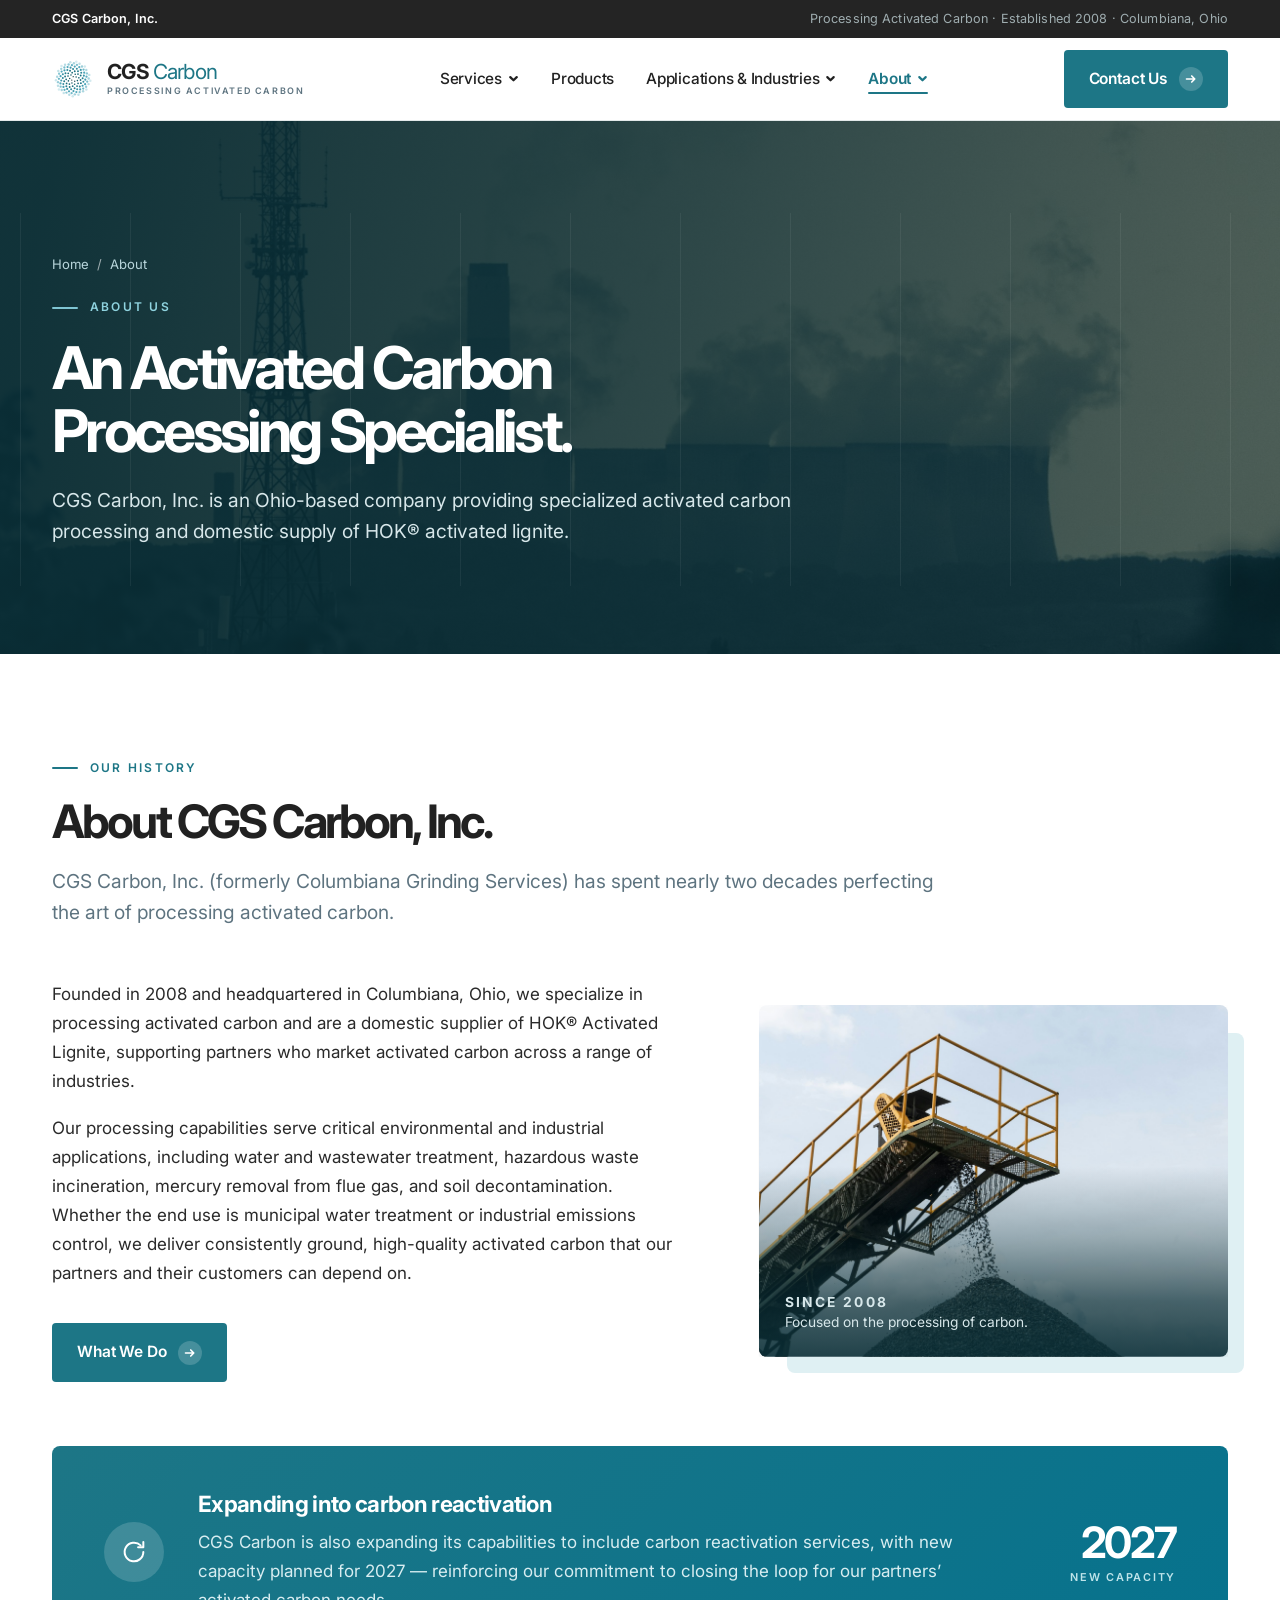
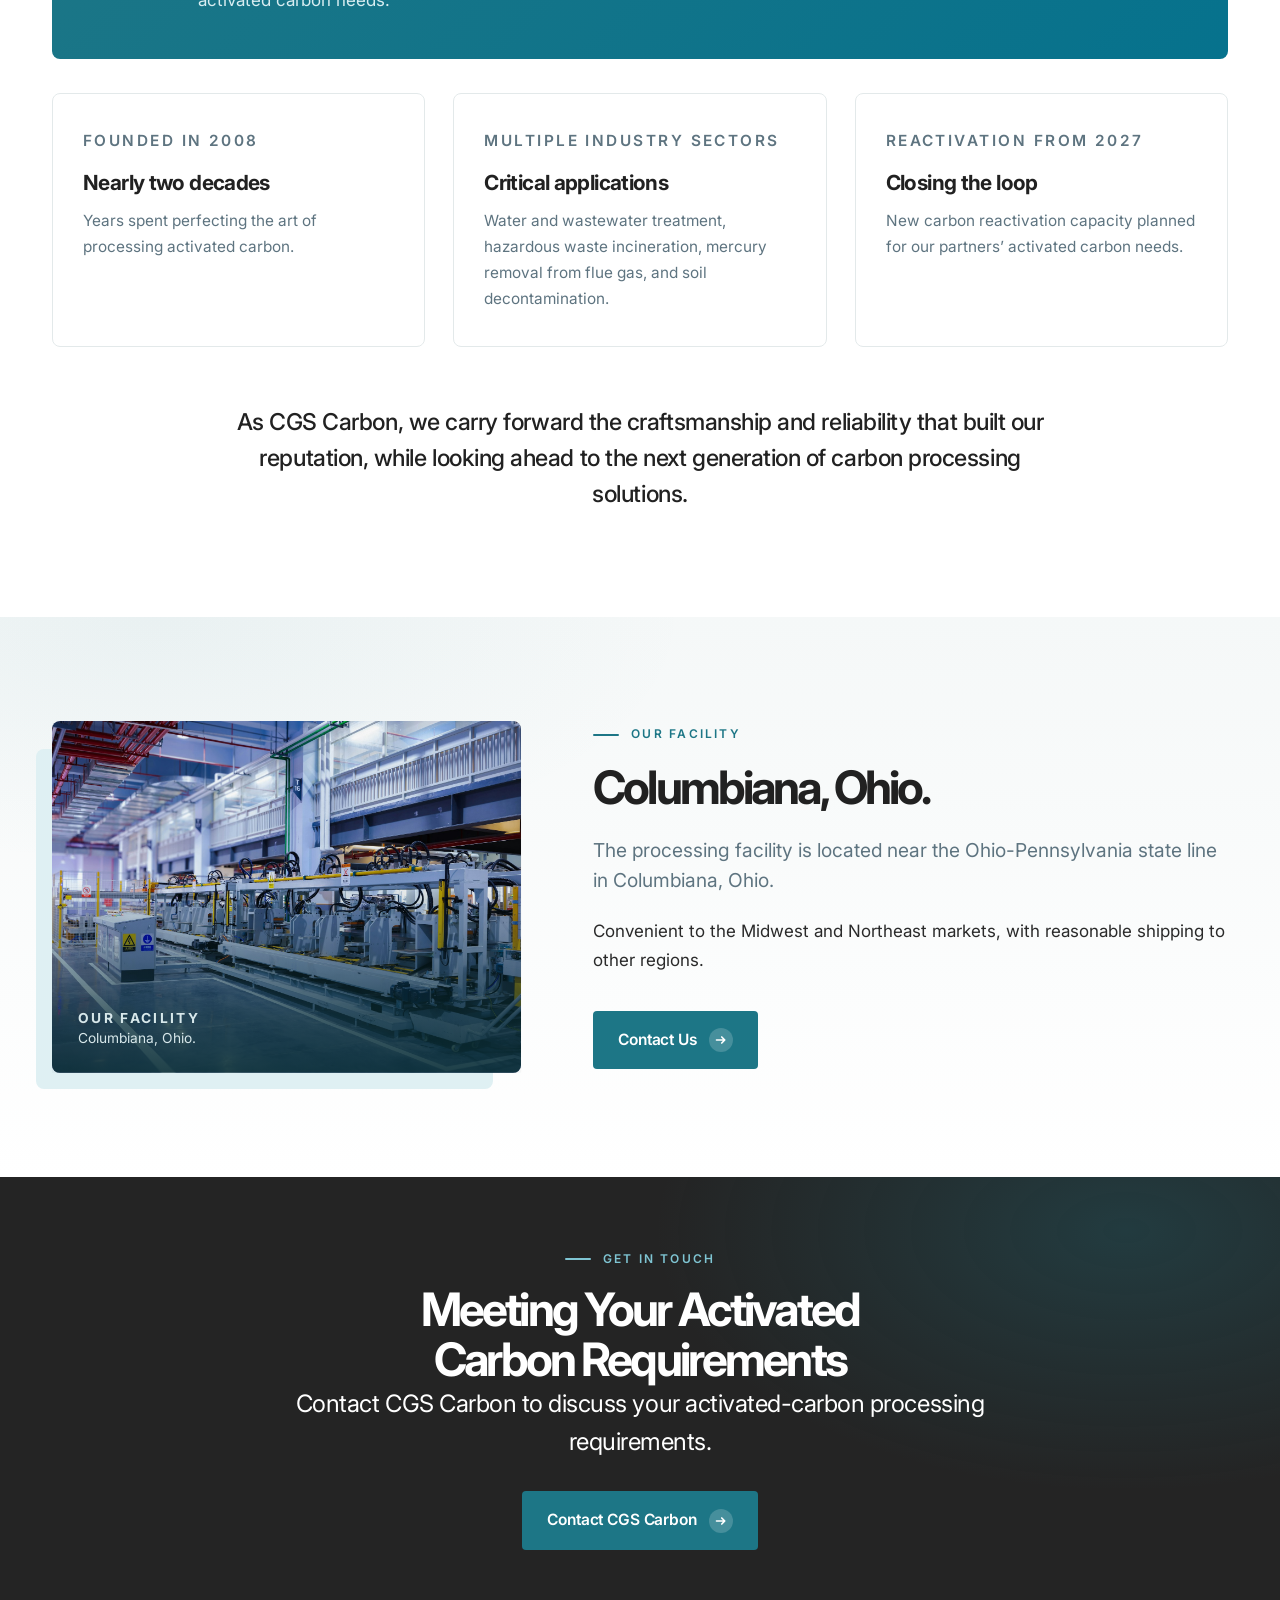
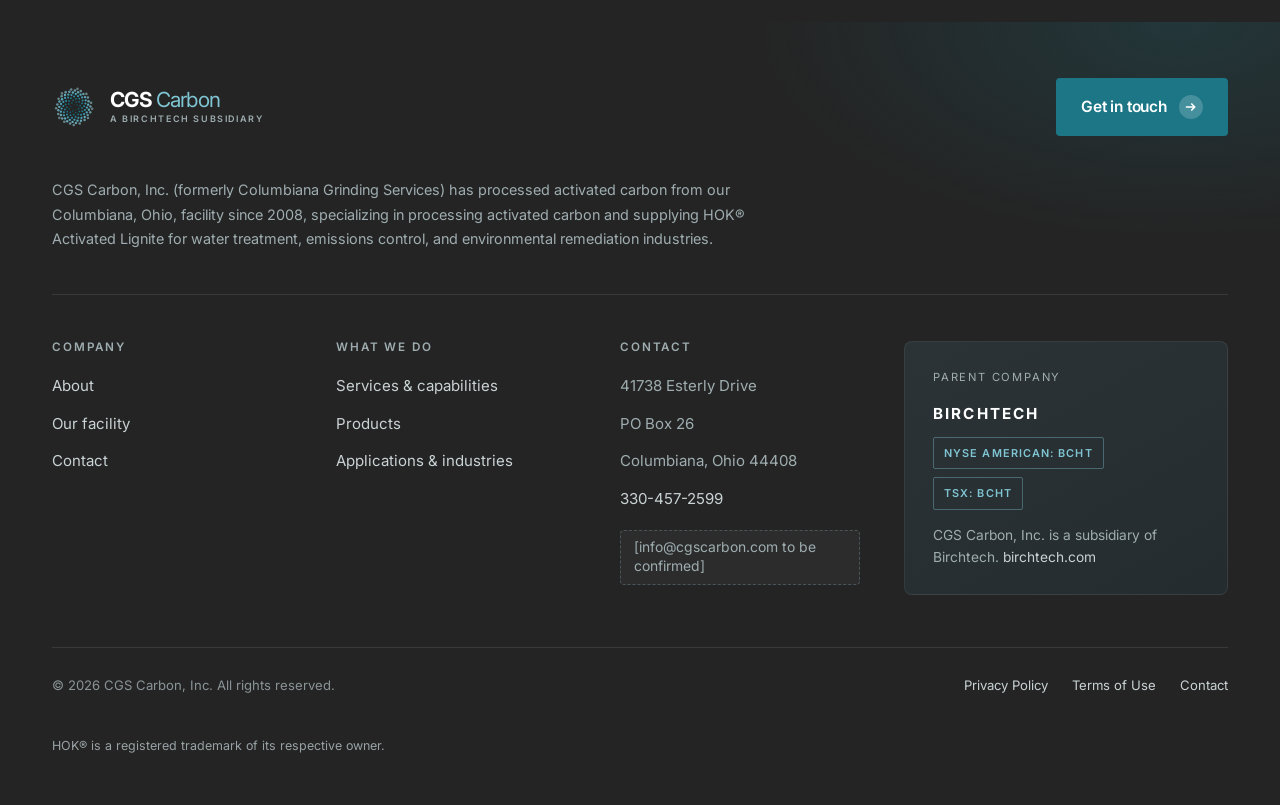
==== about.html @ 5dcc1c53 "Rebuild About statement layout; soften media scrim so photos read through" ====
<!DOCTYPE html>
<html lang="en">
<head>
<meta charset="utf-8">
<meta name="viewport" content="width=device-width, initial-scale=1">
<title>About CGS Carbon | An Activated Carbon Processing Specialist</title>
<meta name="description" content="CGS Carbon, Inc. is an Ohio-based company established in 2008, providing specialized activated carbon processing and domestic supply of HOK&reg; activated lignite in Columbiana, Ohio.">
<meta name="robots" content="index, follow">
<meta name="theme-color" content="#1D7686">
<meta property="og:site_name" content="CGS Carbon, Inc.">
<meta property="og:title" content="About CGS Carbon | An Activated Carbon Processing Specialist">
<meta property="og:description" content="An Ohio-based company established in 2008, providing specialized activated carbon processing and domestic supply of HOK&reg; activated lignite.">
<meta property="og:type" content="website">
<link rel="icon" href="assets/img/favicon.svg" type="image/svg+xml">
<link rel="preconnect" href="https://fonts.googleapis.com">
<link rel="preconnect" href="https://fonts.gstatic.com" crossorigin>
<link rel="stylesheet" href="https://fonts.googleapis.com/css2?family=Inter:wght@400;500;600;700;800&display=swap">
<link rel="stylesheet" href="assets/css/global.css?v=17">
<link rel="stylesheet" href="assets/css/about.css?v=17">
</head>
<body>
<a class="skip" href="#main">Skip to main content</a>
<script src="partials/header.js?v=17"></script>
<main id="main">

<!-- ================= PAGE HERO ================= -->
<div class="page-hero on-photo">
  <div class="wrap">
    <ol class="crumbs">
      <li><a href="index.html">Home</a></li>
      <li aria-current="page">About</li>
    </ol>
    <p class="eyebrow">About us</p>
    <h1>An Activated Carbon<br>Processing Specialist.</h1>
    <p class="lead">CGS Carbon, Inc. is an Ohio-based company providing specialized activated
    carbon processing and domestic supply of HOK&reg; activated lignite.</p>
  </div>
</div>

<!-- ================= ABOUT CGS CARBON ================= -->
<section>
  <div class="wrap">

    <div class="section-head reveal" style="max-width:900px">
      <p class="eyebrow">Our history</p>
      <h2>About CGS Carbon, Inc.</h2>
      <p class="lead">CGS Carbon, Inc. (formerly Columbiana Grinding Services) has spent nearly two
      decades perfecting the art of processing activated carbon.</p>
    </div>

    <div class="split wide-left">
      <div class="reveal">
        <p>Founded in 2008 and headquartered in Columbiana, Ohio, we specialize in processing
        activated carbon and are a domestic supplier of HOK&reg; Activated Lignite, supporting
        partners who market activated carbon across a range of industries.</p>
        <p>Our processing capabilities serve critical environmental and industrial applications,
        including water and wastewater treatment, hazardous waste incineration, mercury removal
        from flue gas, and soil decontamination. Whether the end use is municipal water treatment
        or industrial emissions control, we deliver consistently ground, high-quality activated
        carbon that our partners and their customers can depend on.</p>
        <div class="btns"><a class="btn btn-primary" href="services.html">What We Do<span class="ico" aria-hidden="true"><svg viewBox="0 0 16 16"><path d="M2 8h11M9 4l4 4-4 4" stroke-linecap="round" stroke-linejoin="round"/></svg></span></a></div>
      </div>
      <div class="media-frame reveal">
        <figure class="media-obj">
          <img loading="lazy" decoding="async" src="assets/img/about-production.jpg?v=17"
            alt="Processed carbon discharging from a conveyor onto a stockpile">
          <figcaption class="mo-cap">
            <p class="mo-kicker">Since 2008</p>
            <p>Focused on the processing of carbon.</p>
          </figcaption>
        </figure>
      </div>
    </div>

    <div class="callout reveal">
      <span class="co-icon" aria-hidden="true"><svg viewBox="0 0 24 24"><path d="M20 12a8 8 0 1 1-2.34-5.66" stroke-linecap="round"/><path d="M20 3.5V8h-4.5" stroke-linecap="round" stroke-linejoin="round"/></svg></span>
      <div>
        <h3>Expanding into carbon reactivation</h3>
        <p>CGS Carbon is also expanding its capabilities to include carbon reactivation services,
        with new capacity planned for 2027 &mdash; reinforcing our commitment to closing the loop
        for our partners&rsquo; activated carbon needs.</p>
      </div>
      <p class="co-year">2027<span>New capacity</span></p>
    </div>

    <div class="grid g3" style="margin-top:34px">
      <article class="card reveal">
        <p class="card-num">Founded in 2008</p>
        <h3>Nearly two decades</h3>
        <p>Years spent perfecting the art of processing activated carbon.</p>
      </article>
      <article class="card reveal">
        <p class="card-num">Multiple industry sectors</p>
        <h3>Critical applications</h3>
        <p>Water and wastewater treatment, hazardous waste incineration, mercury removal from flue
        gas, and soil decontamination.</p>
      </article>
      <article class="card reveal">
        <p class="card-num">Reactivation from 2027</p>
        <h3>Closing the loop</h3>
        <p>New carbon reactivation capacity planned for our partners&rsquo; activated carbon
        needs.</p>
      </article>
    </div>

    <p class="about-close reveal">As CGS Carbon, we carry forward the craftsmanship and reliability
    that built our reputation, while looking ahead to the next generation of carbon processing
    solutions.</p>

  </div>
</section>

<!-- ================= FACILITY ================= -->
<section id="facility" class="bg-tint">
  <div class="wrap">
    <div class="split wide-right">
      <div class="media-frame flip reveal">
        <figure class="media-obj">
          <img loading="lazy" decoding="async" src="assets/img/news-hero.jpg?v=17"
            alt="Interior of the processing facility">
          <figcaption class="mo-cap">
            <p class="mo-kicker">Our facility</p>
            <p>Columbiana, Ohio.</p>
          </figcaption>
        </figure>
      </div>
      <div class="reveal">
        <p class="eyebrow">Our facility</p>
        <h2>Columbiana, Ohio.</h2>
        <p class="lead" style="margin-top:22px">The processing facility is located near the
        Ohio-Pennsylvania state line in Columbiana, Ohio.</p>
        <p style="margin-top:20px">Convenient to the Midwest and Northeast markets, with reasonable
        shipping to other regions.</p>
        <div class="btns">
          <a class="btn btn-primary" href="contact.html">Contact Us<span class="ico" aria-hidden="true"><svg viewBox="0 0 16 16"><path d="M2 8h11M9 4l4 4-4 4" stroke-linecap="round" stroke-linejoin="round"/></svg></span></a>
        </div>
      </div>
    </div>
  </div>
</section>


<!-- ================= CTA BAND ================= -->
<section class="bg-dark tight">
  <div class="wrap">
    <div class="cta-band reveal">
      <p class="eyebrow">Get in touch</p>
      <h2>Meeting Your Activated Carbon Requirements</h2>
      <p class="lead">Contact CGS Carbon to discuss your activated-carbon processing
      requirements.</p>
      <div class="btns">
        <a class="btn btn-primary" href="contact.html">Contact CGS Carbon<span class="ico" aria-hidden="true"><svg viewBox="0 0 16 16"><path d="M2 8h11M9 4l4 4-4 4" stroke-linecap="round" stroke-linejoin="round"/></svg></span></a>
      </div>
    </div>
  </div>
</section>

</main>
<script src="partials/footer.js?v=17"></script>
<script src="assets/js/main.js?v=17" defer></script>
</body>
</html>
---- assets/css/global.css ----
/* ============================================================
   CGS Carbon — global design system
   Shared by every page: tokens, reset, layout, type, buttons,
   header, footer, and reusable section components.
   Brand family: Birchtech (parent) — teal #1D7686 on white,
   Inter display type with tight tracking, charcoal footer.
   ============================================================ */
:root{
  --teal:#1D7686;        /* primary brand teal (Birchtech) */
  --teal-deep:#06728D;   /* links, secondary actions */
  --teal-dark:#155C69;   /* hover / pressed */
  --teal-ink:#0A2E36;    /* deepest teal, duotone shadow */
  --teal-pale:#DFF0F3;   /* tint background */
  --ink:#212121;         /* headings */
  --body:#2A2A2A;        /* body copy */
  --slate:#5E7480;       /* secondary copy */
  --silver:#9FADB0;      /* tertiary / on-dark secondary */
  --line:#E3E9EA;
  --soft:#F4F4F4;
  --tint:#F5F8F8;
  --dark:#242424;        /* footer */
  --dark-2:#2C3336;
  --white:#FFFFFF;
  --maxw:1240px;
  --gut:32px;
  --r:4px;               /* Birchtech uses restrained radii */
  --r-lg:8px;
  --shadow:0 1px 2px rgba(33,33,33,.04),0 12px 34px -18px rgba(33,33,33,.22);
  --ease:cubic-bezier(.22,.61,.36,1);
}
*,*::before,*::after{box-sizing:border-box}
html{-webkit-text-size-adjust:100%;scroll-behavior:smooth}
body{margin:0;overflow-x:hidden;font-family:Inter,system-ui,-apple-system,"Segoe UI",Roboto,sans-serif;
  font-size:17px;line-height:1.7;color:var(--body);background:var(--white);
  -webkit-font-smoothing:antialiased;text-rendering:optimizeLegibility}
h1,h2,h3,h4,h5{margin:0;color:var(--ink);font-weight:700;line-height:1.08;
  letter-spacing:-.055em;text-wrap:balance}
h1{font-size:clamp(2.5rem,4.6vw,3.9rem);letter-spacing:-.062em}
h2{font-size:clamp(2rem,3.6vw,3rem);letter-spacing:-.062em}
h3{font-size:1.3rem;letter-spacing:-.03em;line-height:1.25}
h4{font-size:1.02rem;letter-spacing:-.02em}
p{margin:0 0 1.1em}
p:last-child{margin-bottom:0}
a{color:var(--teal-deep);text-decoration:none}
a:hover{text-decoration:underline}
img,svg,video{max-width:100%;display:block}
ul,ol{margin:0 0 1.1em;padding-left:1.15em}
li{margin-bottom:.5em}
strong{color:var(--ink);font-weight:600}
hr{border:0;border-top:1px solid var(--line);margin:0}
::selection{background:var(--teal);color:#fff}
:focus-visible{outline:3px solid var(--teal-deep);outline-offset:3px;border-radius:2px}
[id]{scroll-margin-top:118px}

/* ---------- layout ---------- */
.wrap{max-width:var(--maxw);margin:0 auto;padding:0 var(--gut)}
.wrap-narrow{max-width:820px;margin:0 auto;padding:0 var(--gut)}
section{padding:104px 0}
section.tight{padding:72px 0}
.bg-soft{background:var(--soft)}
.bg-tint{background:var(--tint)}
.bg-dark{background:var(--dark);color:var(--silver)}
.bg-dark h1,.bg-dark h2,.bg-dark h3,.bg-dark h4{color:#fff}
.bg-dark a:not(.btn){color:#7FC5D3}
.grid{display:grid;gap:28px}
.g2{grid-template-columns:repeat(2,1fr)}
.g3{grid-template-columns:repeat(3,1fr)}
.g4{grid-template-columns:repeat(4,1fr)}
.split{display:grid;grid-template-columns:1fr 1fr;gap:72px;align-items:center}
.split.wide-left{grid-template-columns:1.15fr .85fr}
.split.wide-right{grid-template-columns:.85fr 1.15fr}
.stack-16>*+*{margin-top:16px}
.stack-24>*+*{margin-top:24px}
.stack-32>*+*{margin-top:32px}

/* ---------- type helpers ---------- */
.eyebrow{font-size:.75rem;font-weight:600;letter-spacing:.185em;text-transform:uppercase;
  color:var(--teal);margin:0 0 18px}
.bg-dark .eyebrow{color:#7FC5D3}
.lead{font-size:clamp(1.08rem,1.5vw,1.28rem);line-height:1.6;color:var(--slate)}
.bg-dark .lead{color:var(--silver)}
.measure{max-width:62ch}
.section-head{max-width:760px;margin-bottom:52px}
.section-head .lead{margin-top:20px}
.tone{color:var(--teal)}
.small{font-size:.9rem}
.note{font-size:.85rem;color:var(--slate);line-height:1.6}
.center{text-align:center}
.center .section-head{margin-left:auto;margin-right:auto}
.sr-only{position:absolute;width:1px;height:1px;padding:0;margin:-1px;overflow:hidden;
  clip:rect(0 0 0 0);clip-path:inset(50%);white-space:nowrap;border:0}

/* ---------- buttons ---------- */
.btn{display:inline-flex;align-items:center;gap:12px;font-weight:600;font-size:.97rem;
  letter-spacing:-.01em;padding:15px 24px;border-radius:var(--r);border:1.5px solid transparent;
  cursor:pointer;transition:background .18s var(--ease),color .18s var(--ease),
  border-color .18s var(--ease),transform .18s var(--ease);text-decoration:none;font-family:inherit}
.btn:hover{text-decoration:none;transform:translateY(-1px)}
.btn .ico{display:grid;place-items:center;width:24px;height:24px;border-radius:50%;
  background:rgba(255,255,255,.18);flex:none;transition:transform .18s var(--ease)}
.btn:hover .ico{transform:translateX(3px)}
.btn .ico svg{width:12px;height:12px;stroke:currentColor;stroke-width:2.2;fill:none}
.btn-primary{background:var(--teal);color:#fff}
.btn-primary:hover{background:var(--teal-dark)}
.btn-outline{border-color:#C4CDCF;color:var(--ink);background:transparent}
.btn-outline .ico{background:rgba(29,118,134,.12);color:var(--teal)}
.btn-outline:hover{border-color:var(--teal);color:var(--teal-dark)}
.btn-light{background:#fff;color:var(--ink)}
.btn-light .ico{background:rgba(29,118,134,.14);color:var(--teal)}
.btn-ghost-light{border-color:rgba(255,255,255,.4);color:#fff}
.btn-ghost-light .ico{background:rgba(255,255,255,.16)}
.btn-ghost-light:hover{border-color:#fff;background:rgba(255,255,255,.08)}
.btns{display:flex;flex-wrap:wrap;gap:14px;margin-top:36px}
.arrow-link{display:inline-flex;align-items:center;gap:8px;font-weight:600;font-size:.94rem;
  color:var(--teal-deep);letter-spacing:-.01em}
.arrow-link svg{width:15px;height:15px;stroke:currentColor;stroke-width:2.2;fill:none;
  transition:transform .18s var(--ease)}
.arrow-link:hover{text-decoration:none;color:var(--teal-dark)}
.arrow-link:hover svg{transform:translateX(4px)}

/* ---------- pills / tags ---------- */
.pills{display:flex;flex-wrap:wrap;gap:10px;margin-top:26px;padding:0;list-style:none}
.pill{font-size:.7rem;font-weight:600;letter-spacing:.13em;text-transform:uppercase;
  padding:8px 14px;border:1px solid rgba(255,255,255,.55);border-radius:2px;color:#fff;margin:0}
.pill-ink{border-color:#C4CDCF;color:var(--slate)}

/* ---------- skip link ---------- */
.skip{position:absolute;left:0;top:0;z-index:999;background:var(--teal);color:#fff;
  padding:14px 22px;font-weight:600;border-radius:0 0 var(--r) 0;
  transform:translateY(-120%);transition:transform .15s var(--ease)}
.skip:focus{transform:none}

/* ---------- header ---------- */
.topbar{background:var(--dark);color:var(--silver);font-size:.79rem;letter-spacing:.01em}
.topbar .wrap{display:flex;justify-content:space-between;align-items:center;gap:20px;
  min-height:38px;padding-top:8px;padding-bottom:8px}
.topbar strong{color:#fff;font-weight:600}
.topbar a{color:#7FC5D3}
.site-header{position:sticky;top:0;z-index:120;background:rgba(255,255,255,.94);
  backdrop-filter:saturate(180%) blur(12px);border-bottom:1px solid var(--line)}
.hdr{display:flex;align-items:center;justify-content:space-between;gap:24px;min-height:82px}
.brand{display:flex;align-items:center;gap:13px;text-decoration:none;flex:none}
.brand:hover{text-decoration:none}
.brand img,.brand svg{width:42px;height:42px}
.brand-txt{display:flex;flex-direction:column;line-height:1}
.brand-name{font-size:1.3rem;font-weight:700;color:var(--ink);letter-spacing:-.045em}
.brand-name span{font-weight:400;color:var(--teal)}
.brand-sub{font-size:.56rem;font-weight:600;letter-spacing:.18em;text-transform:uppercase;
  color:var(--slate);margin-top:5px}
.nav{display:flex;align-items:center;gap:6px}
.nav>ul{display:flex;align-items:center;gap:4px;list-style:none;margin:0;padding:0}
.nav>ul>li{margin:0;position:relative}
.navlink{display:inline-flex;align-items:center;gap:6px;padding:11px 14px;border-radius:var(--r);
  color:var(--ink);font-size:.96rem;font-weight:500;letter-spacing:-.015em;background:none;
  border:0;font-family:inherit;cursor:pointer}
.navlink:hover{text-decoration:none;color:var(--teal-dark);background:var(--tint)}
.navlink[aria-current="page"],.navlink.is-active{color:var(--teal);font-weight:600}
.navlink .chev{width:11px;height:11px;stroke:currentColor;stroke-width:2.4;fill:none;
  transition:transform .2s var(--ease)}
.navlink[aria-expanded="true"] .chev{transform:rotate(180deg)}
.mega{position:absolute;top:calc(100% + 10px);left:50%;transform:translateX(-50%) translateY(-6px);
  min-width:330px;background:#fff;border:1px solid var(--line);border-radius:var(--r-lg);
  box-shadow:var(--shadow);padding:10px;list-style:none;margin:0;opacity:0;visibility:hidden;
  transition:opacity .18s var(--ease),transform .18s var(--ease),visibility .18s}
.nav li.open .mega{opacity:1;visibility:visible;transform:translateX(-50%) translateY(0)}
.mega li{margin:0}
.mega a{display:block;padding:13px 15px;border-radius:var(--r);color:var(--ink);text-decoration:none}
.mega a:hover{background:var(--tint);text-decoration:none}
.mega .mt{display:block;font-weight:600;font-size:.95rem;letter-spacing:-.02em;color:var(--ink)}
.mega .md{display:block;font-size:.82rem;color:var(--slate);line-height:1.45;margin-top:3px}
.mega a:hover .mt{color:var(--teal-dark)}
.hdr-cta{flex:none}
.nav .mob-cta{display:none}
.burger{display:none;width:46px;height:46px;border:1px solid var(--line);background:#fff;
  border-radius:var(--r);cursor:pointer;padding:0;place-items:center;
  position:relative;z-index:130}
.burger span{display:block;width:20px;height:2px;background:var(--ink);margin:4px auto;
  transition:transform .2s var(--ease),opacity .2s var(--ease)}
.burger[aria-expanded="true"] span:nth-child(1){transform:translateY(15px) rotate(45deg)}
.burger[aria-expanded="true"] span:nth-child(2){opacity:0}
.burger[aria-expanded="true"] span:nth-child(3){transform:translateY(-15px) rotate(-45deg)}

/* ---------- page hero (interior) ---------- */
.page-hero{position:relative;padding:88px 0 72px;background:
  linear-gradient(180deg,var(--tint),#fff);border-bottom:1px solid var(--line)}
.page-hero .lead{margin-top:22px;max-width:62ch}
.page-hero.on-photo{border-bottom:0;padding:132px 0 108px;overflow:hidden;
  background-color:var(--teal-ink);background-size:cover;background-position:center center;
  background-repeat:no-repeat}
.page-hero.on-photo::after{content:"";position:absolute;inset:0;
  background:linear-gradient(100deg,rgba(10,46,54,.94) 6%,rgba(10,46,54,.74) 56%,rgba(10,46,54,.52))}
.page-hero.on-photo .wrap{position:relative;z-index:1}
.page-hero.on-photo h1,.page-hero.on-photo .eyebrow{color:#fff}
.page-hero.on-photo .eyebrow{color:#8FD3DF}
.page-hero.on-photo .lead{color:#D7E7EA}
.crumbs{display:flex;flex-wrap:wrap;gap:8px;font-size:.82rem;color:var(--slate);
  margin-bottom:22px;list-style:none;padding:0}
.crumbs li{margin:0}
.crumbs a{color:var(--slate)}
.crumbs li+li::before{content:"/";margin-right:8px;color:var(--silver)}
.on-photo .crumbs,.on-photo .crumbs a{color:#B9D6DC}

/* ---------- cards ---------- */
.card{background:#fff;border:1px solid var(--line);border-radius:var(--r-lg);padding:34px 30px;
  display:flex;flex-direction:column;transition:border-color .2s var(--ease),
  box-shadow .2s var(--ease),transform .2s var(--ease)}
.card:hover{border-color:#C9D6D8;box-shadow:var(--shadow);transform:translateY(-3px)}
.card h3{margin-bottom:12px}
.card p{font-size:.96rem;color:var(--slate)}
.card .arrow-link{margin-top:auto;padding-top:20px}
.card-num{font-size:.76rem;font-weight:600;letter-spacing:.16em;color:var(--teal);
  margin-bottom:16px;text-transform:uppercase}
.icon{width:30px;height:30px;stroke:var(--teal);stroke-width:1.6;fill:none;margin-bottom:22px}
.card-teal{background:linear-gradient(135deg,var(--teal) 0%,var(--teal-deep) 100%);
  border-color:transparent;color:#EAF6F8}
.card-teal h3{color:#fff}
.card-teal p{color:#D8EDF1}
.card-teal .arrow-link{color:#fff}
.card-teal .icon{stroke:#fff}
.card-dark{background:var(--dark);border-color:var(--dark);color:var(--silver)}
.card-dark h3{color:#fff}
.card-dark p{color:var(--silver)}
.card-dark .arrow-link{color:#7FC5D3}
.card-photo{padding:0;overflow:hidden}
.card-photo img{width:100%;aspect-ratio:4/3;object-fit:cover}
.card-photo .cb{padding:28px 26px 30px;display:flex;flex-direction:column;flex:1}

/* ---------- editorial media (image sections) ---------- */
.media-frame{position:relative}
.media-frame::before{content:"";position:absolute;top:28px;left:28px;right:-16px;bottom:-16px;
  background:var(--teal-pale);border-radius:var(--r-lg);z-index:0}
.media-frame.flip::before{left:-16px;right:28px}
.media-frame>.media-obj{position:relative;z-index:1}
.media-obj{position:relative;margin:0;border-radius:var(--r-lg);overflow:hidden;isolation:isolate;
  box-shadow:0 24px 60px -30px rgba(10,46,54,.45)}
.media-obj img{width:100%;aspect-ratio:4/3;object-fit:cover;transition:transform .6s var(--ease)}
.media-obj:hover img{transform:scale(1.04)}
/* The scrim only needs to carry the caption. Starting it lower and easing it
   in leaves the photograph itself readable instead of half-covered. */
.media-obj::after{content:"";position:absolute;inset:0;z-index:1;
  background:linear-gradient(180deg,rgba(10,46,54,0) 46%,rgba(10,46,54,.34) 66%,
  rgba(10,46,54,.72) 84%,rgba(10,46,54,.9) 100%)}
.mo-cap{position:absolute;left:0;right:0;bottom:0;z-index:2;padding:24px 26px}
.mo-kicker{font-size:.66rem;font-weight:700;letter-spacing:.17em;text-transform:uppercase;
  color:#8FD3DF;margin:0 0 7px}
.mo-cap h3{color:#fff;font-size:1.15rem;margin:0 0 5px}
.mo-cap p{color:#D7E7EA;font-size:.86rem;line-height:1.5;margin:0}
.mo-num{position:absolute;top:18px;left:18px;z-index:2;font-size:.75rem;font-weight:700;
  letter-spacing:.14em;color:var(--teal-ink);background:rgba(255,255,255,.93);
  border-radius:999px;padding:8px 15px}

/* light variant — product shots photographed on white.
   The product floats on a tinted ground (multiply blends the shot's white
   background away) and the caption sits in its own small panel, so no dark
   gradient washes out the material. */
.media-obj.on-light{border:1px solid var(--line);
  background:linear-gradient(158deg,#FBFDFD 0%,#E7F1F2 100%);
  box-shadow:0 18px 44px -26px rgba(10,46,54,.24)}
.media-obj.on-light img{object-fit:contain;padding:34px 30px 78px;mix-blend-mode:multiply}
.media-obj.on-light::after{content:none}
.media-obj.on-light .mo-cap{left:16px;right:16px;bottom:16px;padding:14px 17px;
  background:rgba(255,255,255,.93);border:1px solid var(--line);border-radius:var(--r)}
.media-obj.on-light .mo-kicker{color:var(--teal);margin-bottom:5px}
.media-obj.on-light .mo-cap h3{color:var(--ink);font-size:1.05rem}
.media-obj.on-light .mo-cap p{color:var(--slate)}
.media-obj.on-light .mo-num{background:var(--teal);color:#fff}

/* stacked two-photo collage */
.photo-duo{position:relative;padding:0 0 62px}
.photo-duo .pd-main .mo-cap{padding-right:46%}
.photo-duo .pd-over{position:absolute;right:-6px;bottom:0;width:54%;border:6px solid #fff;
  box-shadow:0 26px 60px -26px rgba(10,46,54,.55)}
.photo-duo .pd-over.on-light{border-color:#fff;
  box-shadow:0 0 0 1px var(--line),0 26px 60px -26px rgba(10,46,54,.32)}
/* the on-light caption is a self-contained panel, so drop the gradient-era insets.
   It stops short of the overlapping card rather than running underneath it. */
.photo-duo .pd-main.on-light .mo-cap{padding:14px 17px;right:48%}
.photo-duo .pd-over.on-light img{padding:22px 20px 58px}
.photo-duo .pd-over.on-light .mo-cap{padding:11px 13px;left:12px;right:12px;bottom:12px}
.photo-duo .pd-over img{aspect-ratio:1/1}
.photo-duo .pd-over .mo-cap{padding:16px 18px}
.pd-chip{position:absolute;top:-16px;left:-16px;z-index:3;display:flex;align-items:center;gap:11px;
  background:#fff;border:1px solid var(--line);border-radius:999px;padding:9px 18px 9px 10px;
  box-shadow:var(--shadow)}
.pd-chip img{width:32px;height:32px}
.pd-chip strong{display:block;font-size:.9rem;color:var(--ink);letter-spacing:-.02em;line-height:1.25}
.pd-chip span{display:block;font-size:.72rem;color:var(--slate);line-height:1.3}
@media(max-width:900px){
  .media-frame::before{top:18px;left:18px;right:-10px;bottom:-10px}
  .media-frame.flip::before{left:-10px;right:18px}
}
@media(max-width:620px){
  .photo-duo{padding:0}
  .photo-duo .pd-main .mo-cap{padding-right:26px}
  .photo-duo .pd-main.on-light .mo-cap{right:16px;padding:14px 17px}
  .photo-duo .pd-over{position:static;width:100%;margin-top:18px;border:0}
  .photo-duo .pd-over img{aspect-ratio:4/3}
  .pd-chip{top:14px;left:14px}
}

/* ---------- feature list ---------- */
.checks{list-style:none;padding:0;margin:26px 0 0}
.checks li{position:relative;padding-left:34px;margin-bottom:15px;color:var(--body)}
.checks li::before{content:"";position:absolute;left:0;top:4px;width:20px;height:20px;
  border-radius:50%;background:rgba(29,118,134,.12)}
.checks li::after{content:"";position:absolute;left:6px;top:9.5px;width:8px;height:4.5px;
  border-left:2px solid var(--teal);border-bottom:2px solid var(--teal);transform:rotate(-45deg)}
.bg-dark .checks li{color:var(--silver)}
.bg-dark .checks li::before{background:rgba(127,197,211,.16)}
.bg-dark .checks li::after{border-color:#7FC5D3}

/* ---------- steps ---------- */
.steps{counter-reset:s;list-style:none;padding:0;margin:0;display:grid;gap:0}
.steps li{counter-increment:s;position:relative;padding:30px 0 30px 74px;
  border-top:1px solid var(--line);margin:0}
.steps li:last-child{border-bottom:1px solid var(--line)}
.steps li::before{content:"0" counter(s);position:absolute;left:0;top:30px;font-size:.85rem;
  font-weight:600;letter-spacing:.1em;color:var(--teal);border:1px solid rgba(29,118,134,.3);
  border-radius:50%;width:46px;height:46px;display:grid;place-items:center}
.steps h3{margin-bottom:8px}
.steps p{color:var(--slate);font-size:.97rem;max-width:70ch}

/* ---------- table ---------- */
.tablewrap{overflow-x:auto;border:1px solid var(--line);border-radius:var(--r-lg);background:#fff}
table{width:100%;border-collapse:collapse;font-size:.95rem;min-width:640px}
caption{text-align:left;padding:20px 24px 0;font-size:.85rem;color:var(--slate)}
th{text-align:left;font-size:.72rem;font-weight:600;letter-spacing:.14em;text-transform:uppercase;
  color:var(--slate);padding:18px 24px;border-bottom:1px solid var(--line);background:var(--tint)}
td{padding:18px 24px;border-bottom:1px solid var(--line);color:var(--slate);vertical-align:top}
tbody tr:last-child td{border-bottom:0}
td strong{color:var(--ink)}
tbody tr:hover td{background:#FAFCFC}
.num{font-variant-numeric:tabular-nums;white-space:nowrap}

/* ---------- stats ---------- */
.stats{display:grid;grid-template-columns:repeat(4,1fr);gap:0;border:1px solid var(--line);
  border-radius:var(--r-lg);overflow:hidden;background:#fff}
.stat{padding:36px 30px;border-left:1px solid var(--line)}
.stat:first-child{border-left:0}
.stat .k{font-size:2.1rem;font-weight:700;color:var(--ink);letter-spacing:-.055em;line-height:1}
.stat .v{font-size:.88rem;color:var(--slate);margin-top:10px;line-height:1.5}
.bg-dark .stats{background:var(--dark-2);border-color:#3A4448}
.bg-dark .stat{border-color:#3A4448}
.bg-dark .stat .k{color:#fff}
.bg-dark .stat .v{color:var(--silver)}

/* ---------- placeholders (unpublished facts) ---------- */
.ph{display:inline-block;border:1.5px dashed #B6C4C7;border-radius:var(--r);padding:7px 13px;
  color:var(--slate);font-size:.87rem;background:var(--tint);line-height:1.4}
.bg-dark .ph,.site-footer .ph{border-color:#4A5559;background:rgba(255,255,255,.04);
  color:var(--silver)}

/* ---------- to-be-confirmed notice ----------
   Marks copy that is deliberately withheld until the client verifies it,
   so an unconfirmed claim is never published as an established fact. */
.confirm-note{margin-top:34px;border:1.5px dashed #B6C4C7;border-radius:var(--r-lg);
  background:#fff;padding:34px 32px}
.confirm-note h3{margin-bottom:12px}
.confirm-note p{color:var(--slate);font-size:.96rem;max-width:78ch}
.confirm-note p+p{margin-top:14px}
.confirm-note .btns{margin-top:26px}
@media(max-width:620px){.confirm-note{padding:26px 22px}}

/* ---------- footer ---------- */
.site-footer{background:var(--dark);color:var(--silver);font-size:.94rem}
.site-footer a:not(.btn){color:#C9D2D4;text-decoration:none}
.site-footer a:not(.btn):hover{color:#fff;text-decoration:underline}
.f-top{display:flex;justify-content:space-between;align-items:center;gap:32px;
  padding:56px 0 42px;flex-wrap:wrap}
.f-brand{display:flex;align-items:center;gap:14px}
.f-brand img,.f-brand svg{width:44px;height:44px}
.f-brand .brand-name{color:#fff}
.f-brand .brand-name span{color:#7FC5D3}
.f-brand .brand-sub{color:var(--silver)}
.f-cols{display:grid;grid-template-columns:1fr 1fr 1fr 1.35fr;gap:44px;
  padding:46px 0 52px;border-top:1px solid #3A3A3A}
.f-cols h2{font-size:.73rem;font-weight:600;letter-spacing:.16em;text-transform:uppercase;
  color:var(--silver);margin-bottom:20px}
.f-cols ul{list-style:none;margin:0;padding:0}
.f-cols li{margin-bottom:12px}
.f-parent{background:var(--dark-2);border-radius:var(--r-lg);padding:26px 28px}
.f-parent .lbl{font-size:.7rem;letter-spacing:.16em;text-transform:uppercase;color:var(--silver);
  margin-bottom:14px}
.f-parent img{height:26px;width:auto;margin-bottom:14px}
.f-parent p{font-size:.86rem;line-height:1.6;color:var(--silver);margin:0}
.f-contact{margin-top:18px;display:grid;gap:9px}
.f-bottom{border-top:1px solid #3A3A3A;padding:26px 0 40px;display:flex;justify-content:space-between;
  gap:22px;flex-wrap:wrap;font-size:.82rem;color:#8A9497}
.f-bottom ul{display:flex;gap:24px;list-style:none;margin:0;padding:0;flex-wrap:wrap}
.f-bottom li{margin:0}
.f-legal{padding:0 0 40px;font-size:.78rem;color:#98A2A5;line-height:1.65;max-width:none}
.f-legal p{margin-bottom:9px}

/* ============================================================
   MOTION
   Scroll reveals, entrance choreography and interaction motion.
   All of it is switched off wholesale under prefers-reduced-motion
   at the bottom of this file.
   ============================================================ */

/* ---------- page load + scroll progress ---------- */
main{animation:pageIn .55s var(--ease) both}
@keyframes pageIn{from{opacity:0}to{opacity:1}}

.scroll-progress{position:fixed;top:0;left:0;height:3px;width:0;z-index:200;
  background:linear-gradient(90deg,var(--teal),var(--teal-deep));
  transition:width .12s linear;pointer-events:none}

/* ---------- base scroll reveal ---------- */
.reveal{opacity:0;transform:translateY(22px);
  transition:opacity .7s var(--ease),transform .7s var(--ease);
  transition-delay:var(--rd,0ms)}
.reveal.in{opacity:1;transform:none}
.reveal-left{transform:translateX(-30px)}
.reveal-right{transform:translateX(30px)}
.reveal-scale{transform:scale(.94)}

/* list items inside a revealed block arrive in sequence, not together */
.reveal .checks li,.reveal .steps li{opacity:0;transform:translateY(14px);
  transition:opacity .55s var(--ease),transform .55s var(--ease)}
.reveal.in .checks li,.reveal.in .steps li{opacity:1;transform:none}
.reveal.in .checks li:nth-child(1),.reveal.in .steps li:nth-child(1){transition-delay:.10s}
.reveal.in .checks li:nth-child(2),.reveal.in .steps li:nth-child(2){transition-delay:.18s}
.reveal.in .checks li:nth-child(3),.reveal.in .steps li:nth-child(3){transition-delay:.26s}
.reveal.in .checks li:nth-child(4),.reveal.in .steps li:nth-child(4){transition-delay:.34s}
.reveal.in .checks li:nth-child(5),.reveal.in .steps li:nth-child(5){transition-delay:.42s}
.reveal.in .checks li:nth-child(6),.reveal.in .steps li:nth-child(6){transition-delay:.50s}

/* ---------- hero entrance ----------
   Driven by CSS animations with fill-mode both, so a JS failure can never
   leave the hero stuck invisible. */
.hero .eyebrow{animation:riseIn .8s var(--ease) .05s both}
.hero h1{animation:riseIn .85s var(--ease) .13s both}
.hero .lead{animation:riseIn .85s var(--ease) .23s both}
.hero .btns{animation:riseIn .85s var(--ease) .33s both}
.hero-media{animation:mediaIn 1s var(--ease) .2s both}
.hero-badge{animation:popIn .6s var(--ease) .9s both}
.hero .wave{animation:waveIn 1.4s var(--ease) .5s both}
.herofacts li{animation:riseIn .7s var(--ease) both}
.herofacts li:nth-child(1){animation-delay:.50s}
.herofacts li:nth-child(2){animation-delay:.58s}
.herofacts li:nth-child(3){animation-delay:.66s}
.herofacts li:nth-child(4){animation-delay:.74s}

.page-hero .crumbs{animation:riseIn .7s var(--ease) .05s both}
.page-hero .eyebrow{animation:riseIn .7s var(--ease) .12s both}
.page-hero h1{animation:riseIn .8s var(--ease) .20s both}
.page-hero .lead{animation:riseIn .8s var(--ease) .30s both}

@keyframes riseIn{from{opacity:0;transform:translateY(26px)}to{opacity:1;transform:none}}
@keyframes mediaIn{from{opacity:0;transform:translateY(30px) scale(.97)}to{opacity:1;transform:none}}
@keyframes popIn{from{opacity:0;transform:scale(.6)}to{opacity:1;transform:none}}
@keyframes waveIn{from{opacity:0}to{opacity:.45}}

/* ---------- media reveal ----------
   The photo wipes up out of its frame while the teal accent panel settles
   in behind it, so the two layers read as one movement. */
.media-frame.reveal .media-obj{clip-path:inset(0 0 100% 0);
  transition:clip-path .9s var(--ease) .12s}
.media-frame.reveal.in .media-obj{clip-path:inset(0 0 0 0)}
.media-frame.reveal::before{opacity:0;transform:scale(.9);transform-origin:100% 100%;
  transition:opacity .8s var(--ease) .2s,transform .8s var(--ease) .2s}
.media-frame.reveal.in::before{opacity:1;transform:none}
.media-frame.flip.reveal::before{transform-origin:0 100%}

/* the overlapping card and its chip follow the main photo in */
.photo-duo.reveal .pd-over{opacity:0;transform:translate(20px,20px) scale(.95);
  transition:opacity .7s var(--ease) .3s,transform .7s var(--ease) .3s}
.photo-duo.reveal.in .pd-over{opacity:1;transform:none}
.photo-duo.reveal .pd-chip{opacity:0;transform:translateY(-12px) scale(.88);
  transition:opacity .5s var(--ease) .5s,transform .5s var(--ease) .5s}
.photo-duo.reveal.in .pd-chip{opacity:1;transform:none}

/* ---------- header ---------- */
.site-header{transition:box-shadow .3s var(--ease),background .3s var(--ease)}
.site-header.scrolled{box-shadow:0 10px 30px -22px rgba(10,46,54,.5)}
.site-header.scrolled .hdr{min-height:68px}
.hdr{transition:min-height .3s var(--ease)}
.navlink{position:relative}
.navlink::after{content:"";position:absolute;left:14px;right:14px;bottom:5px;height:2px;
  background:var(--teal);border-radius:2px;transform:scaleX(0);transform-origin:left;
  transition:transform .28s var(--ease)}
.navlink:hover::after,.navlink.is-active::after{transform:scaleX(1)}
.brand img{transition:transform .5s var(--ease)}
.brand:hover img{transform:rotate(35deg)}

/* ---------- buttons: a light sweeps across on hover ---------- */
.btn{position:relative;overflow:hidden}
.btn>*{position:relative;z-index:1}
.btn::before{content:"";position:absolute;inset:0;z-index:0;
  background:linear-gradient(120deg,transparent 32%,rgba(255,255,255,.28) 50%,transparent 68%);
  transform:translateX(-130%);transition:transform .65s var(--ease)}
.btn:hover::before{transform:translateX(130%)}
.btn-light::before,.btn-outline::before{
  background:linear-gradient(120deg,transparent 32%,rgba(29,118,134,.14) 50%,transparent 68%)}

/* ---------- cards ---------- */
.card:hover{transform:translateY(-5px)}
.card .icon{transition:transform .3s var(--ease)}
.card:hover .icon{transform:translateY(-3px) scale(1.08)}
.card-num,.kind,.duty{transition:letter-spacing .3s var(--ease)}
.card:hover .card-num,.card:hover .kind,.card:hover .duty{letter-spacing:.2em}

/* ---------- accordion ---------- */
.acc details[open] .ab{animation:accIn .35s var(--ease) both}
@keyframes accIn{from{opacity:0;transform:translateY(-8px)}to{opacity:1;transform:none}}

/* ---------- smaller interactions ---------- */
.pill{transition:background .25s var(--ease),border-color .25s var(--ease)}
.panel:hover .pill{background:rgba(255,255,255,.12)}
.glossary div,.stat{transition:background .25s var(--ease)}
.glossary div:hover,.stat:hover{background:var(--tint)}
.f-cols a{display:inline-block;transition:transform .25s var(--ease)}
.f-cols a:hover{transform:translateX(4px)}
.jumpnav a{transition:background .25s var(--ease),color .25s var(--ease)}

@media(max-width:900px){
  .navlink::after{display:none}
  .site-header.scrolled .hdr{min-height:64px}
}

/* ---------- responsive ---------- */
@media(max-width:1080px){
  .f-cols{grid-template-columns:1fr 1fr;gap:36px}
  .split{gap:48px}
}
@media(max-width:900px){
  :root{--gut:24px}
  section{padding:76px 0}
  .hdr{min-height:72px}
  .burger{display:grid}
  /* backdrop-filter on .site-header makes it a containing block for position:fixed
     descendants, which trapped the drawer inside the header box. Drop it at mobile. */
  .site-header{backdrop-filter:none;background:#fff}
  /* Drawer sits inside the viewport (right:0) and is revealed with clip-path.
     A translateX(100%) drawer extends the document scroll area in Chrome, which
     made every page horizontally scrollable on mobile. */
  .nav{position:fixed;top:0;right:0;bottom:0;width:min(420px,86vw);background:#fff;z-index:120;
    flex-direction:column;align-items:stretch;gap:0;padding:96px 24px 40px;overflow-y:auto;
    display:block;clip-path:inset(0 0 0 100%);visibility:hidden;
    transition:clip-path .3s var(--ease),visibility .3s var(--ease);
    box-shadow:-24px 0 60px -30px rgba(0,0,0,.4)}
  .nav.open{clip-path:inset(0 0 0 0);visibility:visible}
  .nav>ul{flex-direction:column;align-items:stretch;gap:0}
  .nav>ul>li{border-bottom:1px solid var(--line)}
  .navlink{width:100%;justify-content:space-between;padding:17px 4px;font-size:1.05rem;
    border-radius:0;text-align:left}
  .mega{position:static;transform:none;opacity:1;visibility:visible;box-shadow:none;border:0;
    min-width:0;padding:0 0 12px;display:none;background:transparent}
  .nav li.open .mega{display:block;transform:none}
  .mega a{padding:11px 4px 11px 16px;border-left:2px solid var(--line)}
  .hdr-cta{display:none}
  .nav .mob-cta{display:block;margin-top:26px}
  .nav .mob-cta .btn{width:100%;justify-content:center}
  .navscrim{position:fixed;inset:0;background:rgba(20,26,28,.5);z-index:110;opacity:0;
    visibility:hidden;transition:opacity .28s var(--ease),visibility .28s}
  .navscrim.on{opacity:1;visibility:visible}
  .split,.split.wide-left,.split.wide-right{grid-template-columns:1fr;gap:36px}
  .g3,.g4{grid-template-columns:1fr 1fr}
  .stats{grid-template-columns:1fr 1fr}
  .stat{border-left:0;border-top:1px solid var(--line)}
  .stat:nth-child(-n+2){border-top:0}
  .stat:nth-child(even){border-left:1px solid var(--line)}
  .page-hero.on-photo{padding:100px 0 80px}
  .topbar .tb-r{display:none}
  .topbar .wrap{justify-content:center;text-align:center}
}
@media(max-width:620px){
  body{font-size:16.5px}
  section{padding:64px 0}
  .g2,.g3,.g4{grid-template-columns:1fr}
  .stats{grid-template-columns:1fr}
  .stat{border-left:0!important;border-top:1px solid var(--line)}
  .stat:first-child{border-top:0}
  .btns .btn{width:100%;justify-content:space-between}
  .f-cols{grid-template-columns:1fr}
  .steps li{padding-left:0;padding-top:64px}
  .steps li::before{top:22px}
}
@media(prefers-reduced-motion:reduce){
  *,*::before,*::after{animation-duration:.001ms!important;animation-delay:0ms!important;
    transition-duration:.001ms!important;transition-delay:0ms!important}
  .reveal,.reveal .checks li,.reveal .steps li{opacity:1;transform:none}
  .media-frame.reveal .media-obj{clip-path:none}
  .media-frame.reveal::before,.photo-duo.reveal .pd-over,
  .photo-duo.reveal .pd-chip{opacity:1;transform:none}
  .scroll-progress{display:none}
  html{scroll-behavior:auto}
}
@media print{
  .site-header,.site-footer,.topbar,.btns,.navscrim{display:none}
  body{font-size:11pt;color:#000}
}


/* ============================================================
   DESIGN LAYER
   Depth, texture and rhythm on top of the base system.
   ============================================================ */

/* ---------- sections get a subtle ground rather than flat white ---------- */
.bg-tint{background:
  radial-gradient(900px 420px at 12% 0%,rgba(29,118,134,.055),transparent 60%),
  linear-gradient(180deg,var(--tint),#fff)}
.bg-dark{background:
  radial-gradient(760px 420px at 88% 12%,rgba(29,118,134,.28),transparent 62%),
  var(--dark)}

/* a hairline rule that fades out, used to separate stacked sections */
.section-rule{height:1px;border:0;margin:0;background:
  linear-gradient(90deg,transparent,var(--line) 18%,var(--line) 82%,transparent)}

/* ---------- eyebrow gets a lead-in rule ---------- */
.eyebrow{display:flex;align-items:center;gap:12px}
.eyebrow::before{content:"";width:26px;height:2px;background:var(--teal);flex:none;
  border-radius:2px}
.center .eyebrow,.center .section-head .eyebrow{justify-content:center}
.bg-dark .eyebrow::before,.on-photo .eyebrow::before{background:#7FC5D3}

/* ---------- headings: accent the closing full stop ---------- */
h2 .tone,h1 .tone{color:var(--teal)}

/* ---------- cards ---------- */
.card{position:relative;overflow:hidden}
/* a teal wedge that grows from the top-left corner on hover */
.card::before{content:"";position:absolute;top:0;left:0;width:100%;height:3px;
  background:linear-gradient(90deg,var(--teal),var(--teal-deep));
  transform:scaleX(0);transform-origin:left;
  transition:transform .4s var(--ease)}
.card:hover::before{transform:scaleX(1)}
.card-teal::before,.card-dark::before{background:linear-gradient(90deg,#fff,rgba(255,255,255,.35))}
.card .icon{padding:9px;box-sizing:content-box;border-radius:var(--r);
  background:rgba(29,118,134,.08)}
.card-teal .icon,.card-dark .icon{background:rgba(255,255,255,.12)}

/* ---------- checks: teal ticks in a soft square, not a circle ---------- */
.checks li{padding-left:38px}
.checks li::before{width:24px;height:24px;border-radius:6px;top:2px;
  background:rgba(29,118,134,.10)}
.checks li::after{left:8px;top:9px}

/* ---------- steps: connect the numbers with a vertical rule ---------- */
.steps li::before{background:#fff;z-index:1}
.steps li:not(:last-child)::after{content:"";position:absolute;left:23px;top:76px;bottom:-6px;
  width:1px;background:var(--line)}

/* ---------- tables ---------- */
.tablewrap{box-shadow:0 1px 2px rgba(33,33,33,.03),0 18px 44px -30px rgba(10,46,54,.28)}
thead th{background:linear-gradient(180deg,var(--tint),#F1F6F7)}
tbody tr{transition:background .2s var(--ease)}
td.num{font-weight:600;color:var(--ink)}

/* ---------- page hero: deeper treatment ---------- */
.page-hero{position:relative;overflow:hidden}
.page-hero:not(.on-photo){background:
  radial-gradient(1000px 460px at 88% -10%,rgba(29,118,134,.10),transparent 62%),
  linear-gradient(180deg,var(--tint),#fff)}
.page-hero.on-photo::after{background:
  linear-gradient(100deg,rgba(10,46,54,.95) 4%,rgba(10,46,54,.78) 52%,rgba(10,46,54,.55) 100%)}
/* a fine grid overlay gives the photo heroes some structure */
.page-hero.on-photo .wrap::before{content:"";position:absolute;inset:-40px 0;z-index:-1;
  background-image:linear-gradient(90deg,rgba(255,255,255,.06) 1px,transparent 1px);
  background-size:110px 100%;pointer-events:none}
.page-hero h1{max-width:20ch}

/* ---------- forms ---------- */
.form-card{box-shadow:0 1px 2px rgba(33,33,33,.03),0 26px 60px -40px rgba(10,46,54,.3)}
.field label{letter-spacing:.01em}
.field input,.field select,.field textarea{background:#FCFDFD}
.field input:hover,.field select:hover,.field textarea:hover{border-color:#AEC0C4}

/* ---------- contact aside ---------- */
.contact-aside .card{border-left:3px solid var(--teal)}

/* ---------- footer ---------- */
.site-footer{background:
  radial-gradient(700px 360px at 92% 0%,rgba(29,118,134,.22),transparent 60%),
  var(--dark)}
.f-parent{background:linear-gradient(150deg,var(--dark-2),#242C2F);
  border:1px solid rgba(255,255,255,.07)}
.f-parent .tickers{display:flex;flex-wrap:wrap;gap:8px;margin:0 0 14px;padding:0;list-style:none}
.f-parent .tickers span,.f-parent .tickers li{font-size:.68rem;font-weight:600;
  letter-spacing:.1em;text-transform:uppercase;color:#7FC5D3;
  border:1px solid rgba(127,197,211,.38);border-radius:2px;padding:6px 10px}

/* ---------- parent panel (about page) ---------- */
.parent-panel{background:
  radial-gradient(600px 320px at 90% 6%,rgba(29,118,134,.3),transparent 62%),var(--dark)}

/* ---------- selection + scrollbar polish ---------- */
@supports (scrollbar-color: auto) {
  html{scrollbar-color:#C4D3D6 transparent}
}


/* ---------- CTA band (heading struck in review; copy recentred) ---------- */
.cta-band{max-width:720px;margin:0 auto;text-align:center}
.cta-band .eyebrow{justify-content:center;margin-bottom:16px}
.cta-band .lead{font-size:clamp(1.2rem,2vw,1.5rem);color:#fff;letter-spacing:-.02em}
.cta-band .btns{justify-content:center;margin-top:30px}


/* ---------- footer company statement (short version) ---------- */
.f-about{max-width:78ch;margin:0 0 8px;padding-bottom:34px;font-size:.9rem;line-height:1.7;
  color:var(--silver)}
---- assets/css/about.css ----
/* ============================================================
   CGS Carbon — about page styles
   Parent-company panel, principles list, manufacturing figure.
   ============================================================ */

.page-hero.on-photo{background-image:url(../img/about-hero.jpg)}

/* ---------- parent company panel ---------- */
.parent-panel{background:var(--dark);border-radius:var(--r-lg);padding:52px 48px;color:var(--silver)}
.parent-panel h3{color:#fff;font-size:1.6rem;margin-bottom:14px}
.parent-panel .wordmark{display:inline-block;color:#fff;font-weight:700;letter-spacing:.16em;
  font-size:1.15rem;margin-bottom:22px}
.parent-panel p{color:var(--silver)}
.parent-panel .tickers{display:flex;gap:12px;flex-wrap:wrap;margin:22px 0 0;padding:0;list-style:none}
.parent-panel .tickers li{margin:0;font-size:.78rem;font-weight:600;letter-spacing:.12em;
  text-transform:uppercase;color:#7FC5D3;border:1px solid rgba(127,197,211,.4);
  border-radius:2px;padding:7px 12px}

/* ---------- principles ---------- */
.principles{list-style:none;margin:0;padding:0;counter-reset:pr}
.principles li{counter-increment:pr;border-top:1px solid var(--line);padding:26px 0 26px 66px;
  position:relative;margin:0}
.principles li:last-child{border-bottom:1px solid var(--line)}
.principles li::before{content:counter(pr,decimal-leading-zero);position:absolute;left:0;top:26px;
  font-size:.85rem;font-weight:600;letter-spacing:.1em;color:var(--teal)}
.principles h3{margin-bottom:8px}
.principles p{color:var(--slate);font-size:.97rem;margin:0}

@media(max-width:620px){
  .parent-panel{padding:34px 26px}
}


/* ---------- reactivation callout ----------
   The 2027 line is the one forward-looking claim in the statement, so it gets
   its own band rather than sitting as the fourth paragraph in a wall of text. */
.callout{margin-top:64px;border-radius:var(--r-lg);overflow:hidden;
  background:linear-gradient(135deg,var(--teal) 0%,var(--teal-deep) 100%);
  padding:44px 52px;display:grid;grid-template-columns:auto 1fr auto;gap:34px;
  align-items:center;color:#EAF6F8}
.callout .co-icon{width:60px;height:60px;border-radius:50%;background:rgba(255,255,255,.16);
  display:grid;place-items:center}
.callout .co-icon svg{width:28px;height:28px;stroke:#fff;stroke-width:1.7;fill:none}
.callout h3{color:#fff;font-size:1.4rem;margin-bottom:10px}
.callout p{color:#D8EDF1;margin:0;max-width:70ch}
.callout .co-year{font-size:2.7rem;font-weight:700;color:#fff;letter-spacing:-.05em;
  line-height:1;text-align:right;white-space:nowrap}
.callout .co-year span{display:block;font-size:.68rem;font-weight:600;letter-spacing:.16em;
  text-transform:uppercase;color:#BFE4EA;margin-top:8px}

/* ---------- closing statement ---------- */
.about-close{max-width:820px;margin:58px auto 0;text-align:center;
  font-size:clamp(1.15rem,1.9vw,1.45rem);line-height:1.55;letter-spacing:-.02em;
  color:var(--ink);font-weight:500}

@media(max-width:900px){
  .callout{grid-template-columns:auto 1fr;gap:22px;padding:34px 28px;margin-top:48px}
  .callout .co-year{grid-column:1 / -1;text-align:left;font-size:2.2rem}
}
@media(max-width:620px){
  .callout{grid-template-columns:1fr}
  .about-close{margin-top:44px}
}
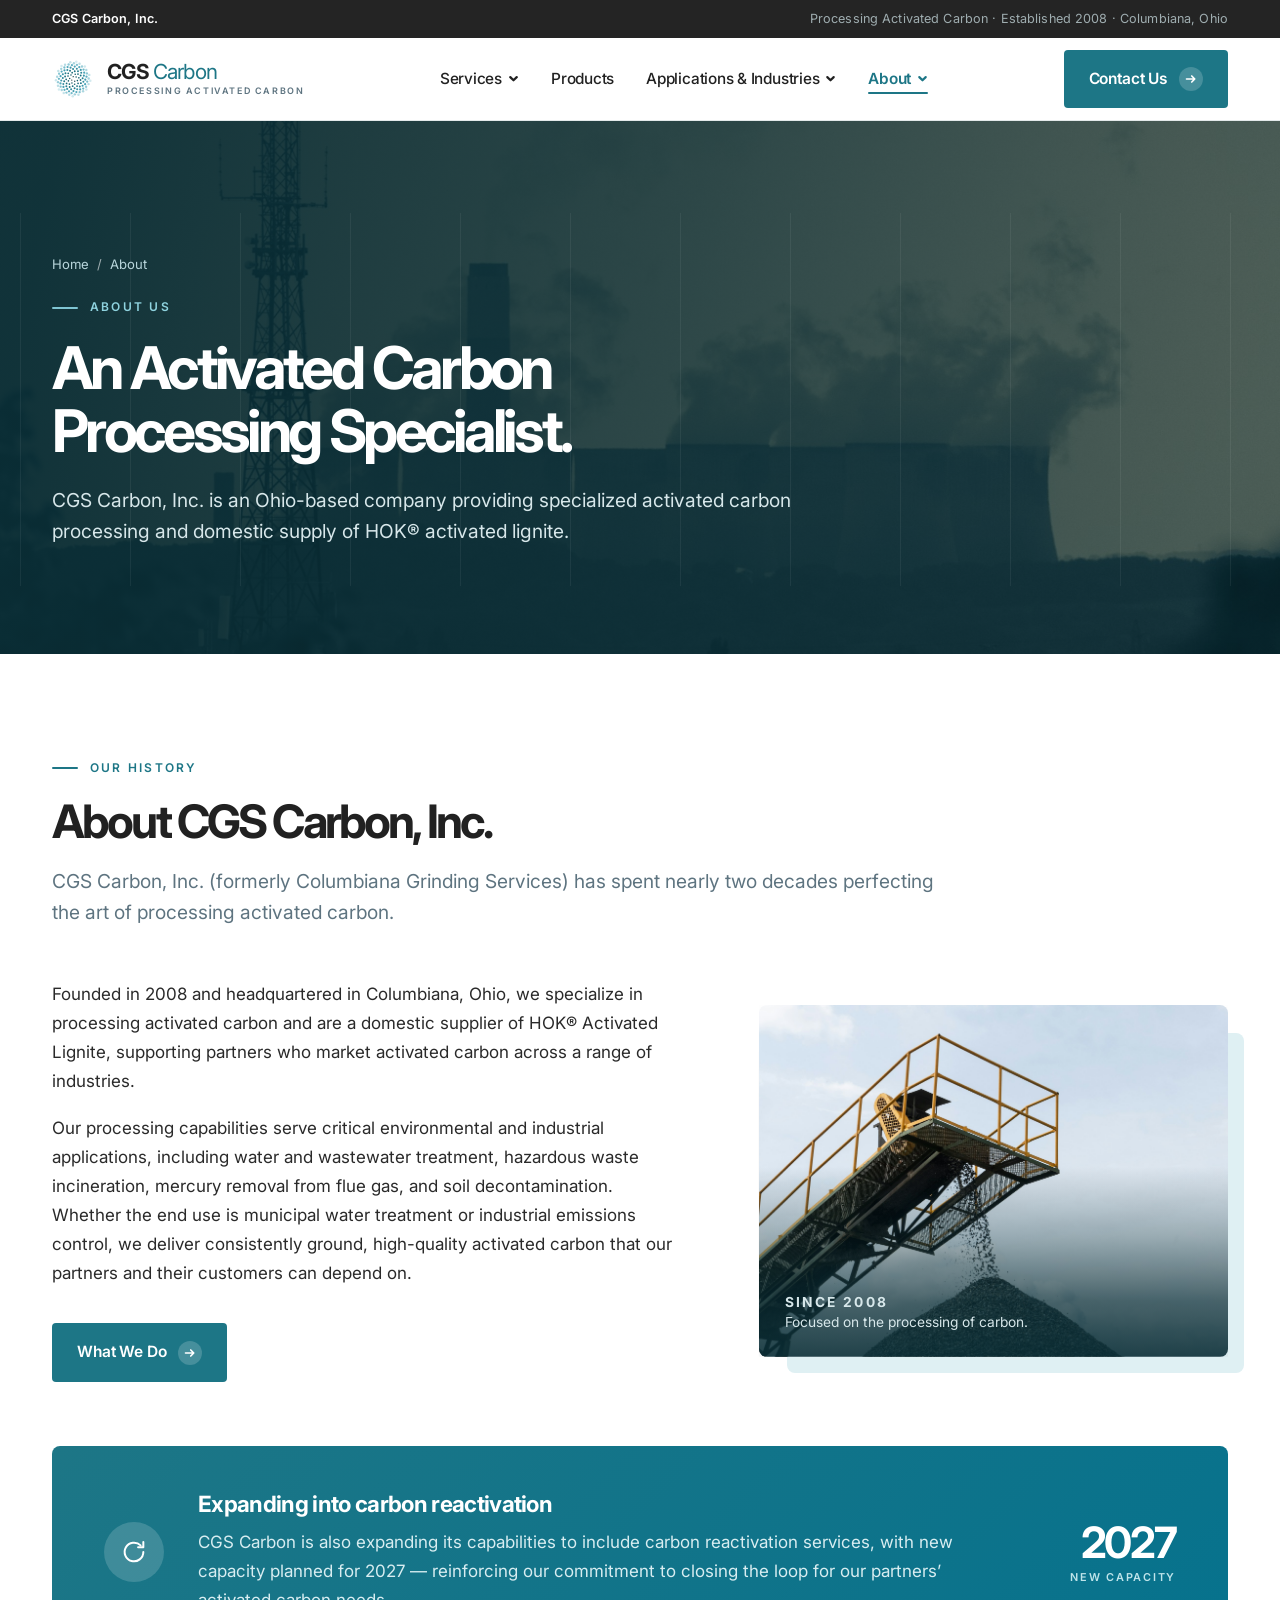
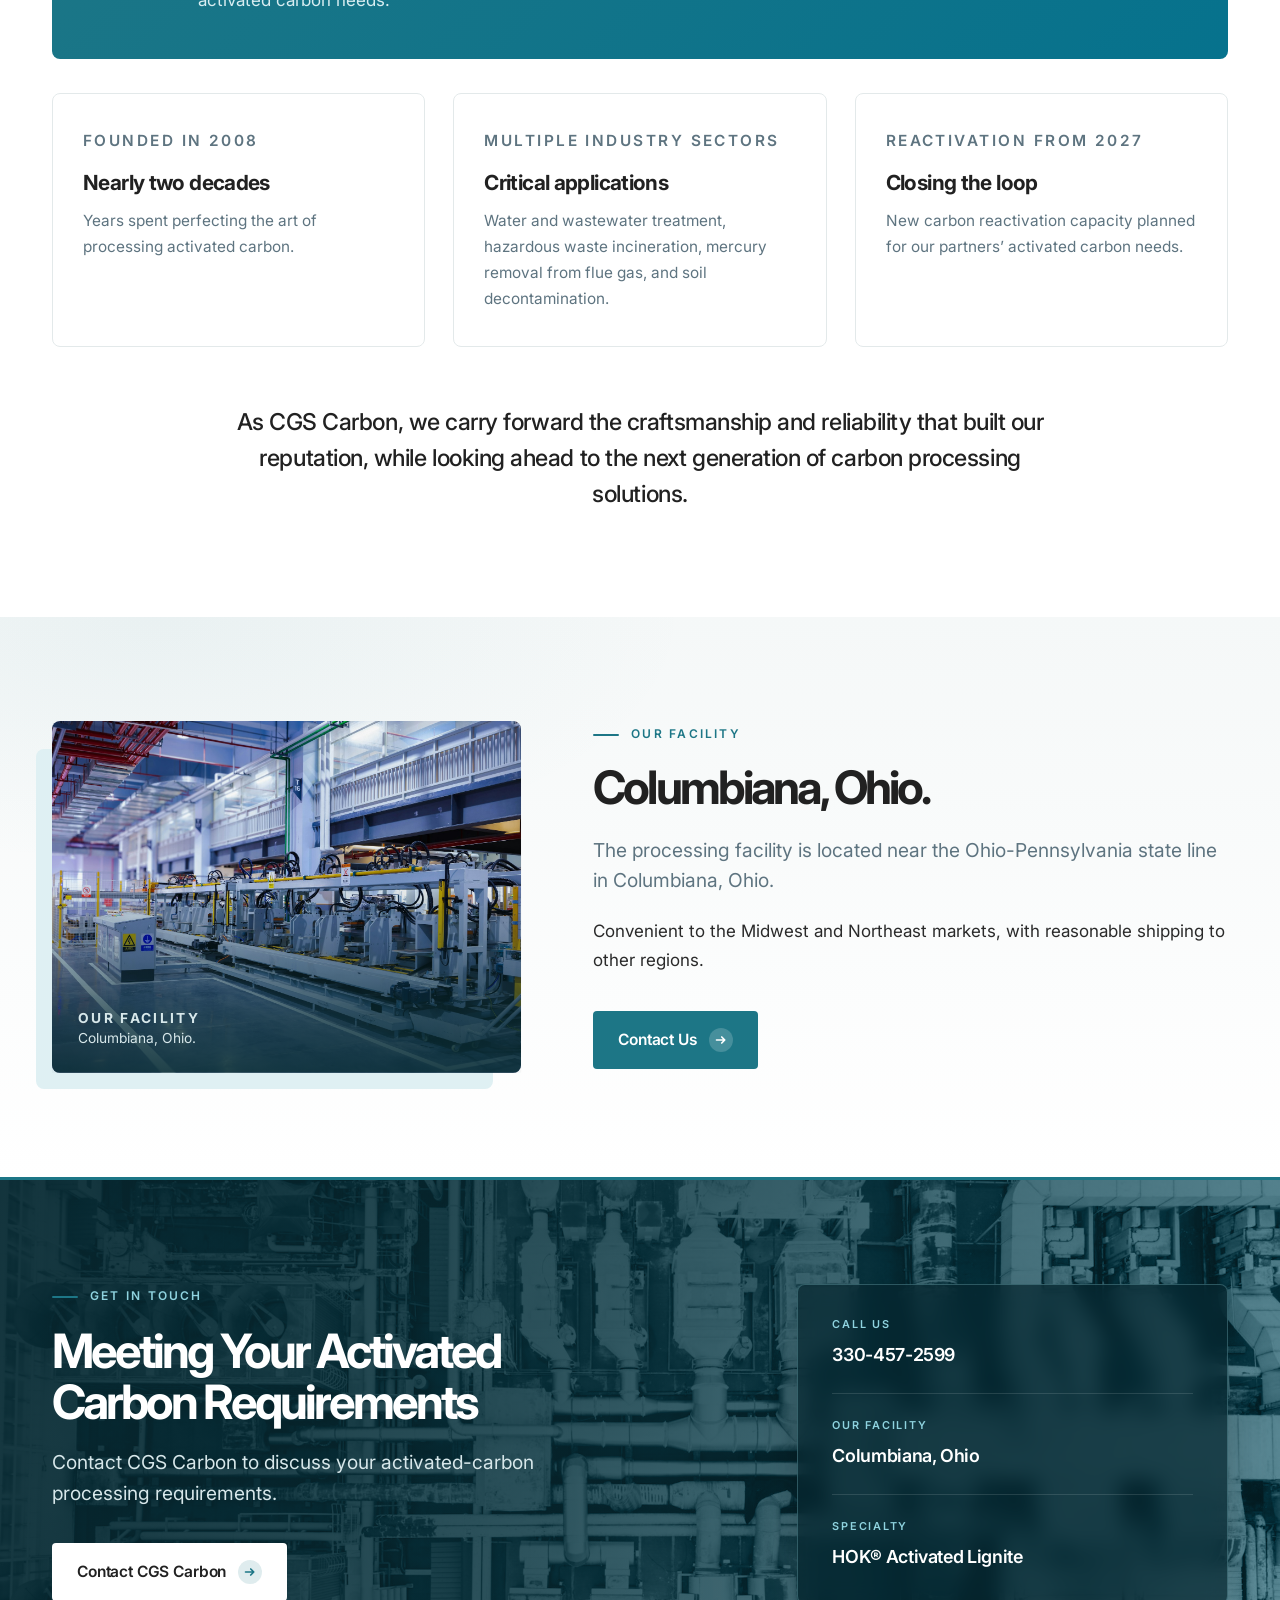
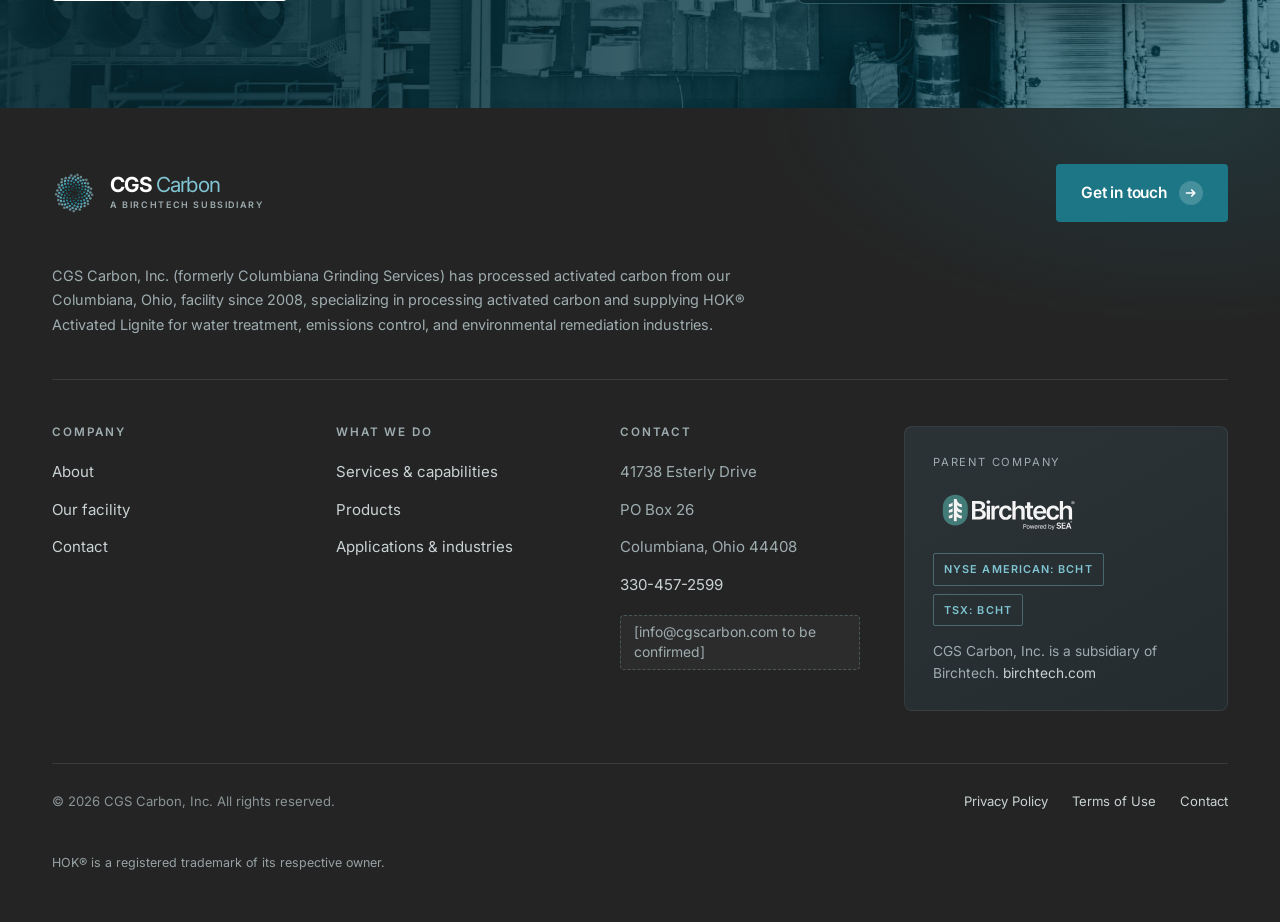
==== commit 306ccae7: "Use the real Birchtech logo and rebuild the closing CTA band - Footer parent-company block now carri" ====
--- a/about.html
+++ b/about.html
@@ -15,12 +15,12 @@
 <link rel="preconnect" href="https://fonts.googleapis.com">
 <link rel="preconnect" href="https://fonts.gstatic.com" crossorigin>
 <link rel="stylesheet" href="https://fonts.googleapis.com/css2?family=Inter:wght@400;500;600;700;800&display=swap">
-<link rel="stylesheet" href="assets/css/global.css?v=17">
-<link rel="stylesheet" href="assets/css/about.css?v=17">
+<link rel="stylesheet" href="assets/css/global.css?v=21">
+<link rel="stylesheet" href="assets/css/about.css?v=21">
 </head>
 <body>
 <a class="skip" href="#main">Skip to main content</a>
-<script src="partials/header.js?v=17"></script>
+<script src="partials/header.js?v=21"></script>
 <main id="main">
 
 <!-- ================= PAGE HERO ================= -->
@@ -62,7 +62,7 @@
       </div>
       <div class="media-frame reveal">
         <figure class="media-obj">
-          <img loading="lazy" decoding="async" src="assets/img/about-production.jpg?v=17"
+          <img loading="lazy" decoding="async" src="assets/img/about-production.jpg?v=21"
             alt="Processed carbon discharging from a conveyor onto a stockpile">
           <figcaption class="mo-cap">
             <p class="mo-kicker">Since 2008</p>
@@ -116,7 +116,7 @@
     <div class="split wide-right">
       <div class="media-frame flip reveal">
         <figure class="media-obj">
-          <img loading="lazy" decoding="async" src="assets/img/news-hero.jpg?v=17"
+          <img loading="lazy" decoding="async" src="assets/img/news-hero.jpg?v=21"
             alt="Interior of the processing facility">
           <figcaption class="mo-cap">
             <p class="mo-kicker">Our facility</p>
@@ -141,22 +141,38 @@
 
 
 <!-- ================= CTA BAND ================= -->
-<section class="bg-dark tight">
+<section class="cta">
   <div class="wrap">
-    <div class="cta-band reveal">
-      <p class="eyebrow">Get in touch</p>
-      <h2>Meeting Your Activated Carbon Requirements</h2>
-      <p class="lead">Contact CGS Carbon to discuss your activated-carbon processing
-      requirements.</p>
-      <div class="btns">
-        <a class="btn btn-primary" href="contact.html">Contact CGS Carbon<span class="ico" aria-hidden="true"><svg viewBox="0 0 16 16"><path d="M2 8h11M9 4l4 4-4 4" stroke-linecap="round" stroke-linejoin="round"/></svg></span></a>
+    <div class="cta-inner reveal">
+      <div class="cta-copy">
+        <p class="eyebrow">Get in touch</p>
+        <h2>Meeting Your Activated Carbon Requirements</h2>
+        <p class="lead">Contact CGS Carbon to discuss your activated-carbon processing
+        requirements.</p>
+        <div class="btns">
+          <a class="btn btn-light" href="contact.html">Contact CGS Carbon<span class="ico" aria-hidden="true"><svg viewBox="0 0 16 16"><path d="M2 8h11M9 4l4 4-4 4" stroke-linecap="round" stroke-linejoin="round"/></svg></span></a>
+        </div>
       </div>
+      <ul class="cta-meta">
+        <li>
+          <span class="cm-k">Call us</span>
+          <a class="cm-v" href="tel:+13304572599">330-457-2599</a>
+        </li>
+        <li>
+          <span class="cm-k">Our facility</span>
+          <span class="cm-v">Columbiana, Ohio</span>
+        </li>
+        <li>
+          <span class="cm-k">Specialty</span>
+          <span class="cm-v">HOK&reg; Activated Lignite</span>
+        </li>
+      </ul>
     </div>
   </div>
 </section>
 
 </main>
-<script src="partials/footer.js?v=17"></script>
-<script src="assets/js/main.js?v=17" defer></script>
+<script src="partials/footer.js?v=21"></script>
+<script src="assets/js/main.js?v=21" defer></script>
 </body>
 </html>
--- a/assets/css/global.css
+++ b/assets/css/global.css
@@ -693,13 +693,54 @@
 }
 
 
-/* ---------- CTA band (heading struck in review; copy recentred) ---------- */
-.cta-band{max-width:720px;margin:0 auto;text-align:center}
-.cta-band .eyebrow{justify-content:center;margin-bottom:16px}
-.cta-band .lead{font-size:clamp(1.2rem,2vw,1.5rem);color:#fff;letter-spacing:-.02em}
-.cta-band .btns{justify-content:center;margin-top:30px}
 
 
 /* ---------- footer company statement (short version) ---------- */
 .f-about{max-width:78ch;margin:0 0 8px;padding-bottom:34px;font-size:.9rem;line-height:1.7;
   color:var(--silver)}
+
+
+/* ============================================================
+   CLOSING CTA BAND
+   Photographic ground under a teal duotone, with the contact
+   details a visitor needs at the moment they decide to call.
+   ============================================================ */
+.cta{position:relative;overflow:hidden;padding:104px 0;border-top:3px solid var(--teal);
+  background-color:#0D4A5A;background-image:url(../img/ind-hero.jpg);
+  background-size:cover;background-position:center;background-repeat:no-repeat;
+  /* luminosity blend turns the plant photo into a teal duotone, so the
+     texture reads without the detail fighting the headline */
+  background-blend-mode:luminosity}
+.cta::after{content:"";position:absolute;inset:0;background:
+  linear-gradient(104deg,rgba(7,38,46,.93) 0%,rgba(7,38,46,.78) 42%,rgba(7,38,46,.48) 100%)}
+.cta .wrap{position:relative;z-index:1}
+.cta-inner{display:grid;grid-template-columns:1.22fr .78fr;gap:72px;align-items:center}
+.cta-copy .eyebrow{color:#8FD3DF}
+.cta-copy h2{color:#fff;font-size:clamp(2.1rem,3.7vw,3.1rem);max-width:18ch}
+.cta-copy .lead{color:#D7E7EA;margin-top:20px;max-width:46ch}
+.cta-copy .btns{margin-top:34px}
+
+.cta-meta{list-style:none;margin:0;padding:30px 34px;display:grid;gap:22px;
+  background:rgba(7,38,46,.72);border:1px solid rgba(143,211,223,.28);
+  border-radius:var(--r-lg);backdrop-filter:blur(10px) saturate(120%);
+  box-shadow:0 24px 60px -30px rgba(0,0,0,.6)}
+.cta-meta li{margin:0;padding-bottom:22px;border-bottom:1px solid rgba(255,255,255,.12)}
+.cta-meta li:last-child{padding-bottom:0;border-bottom:0}
+.cta-meta .cm-k{display:block;font-size:.68rem;font-weight:600;letter-spacing:.16em;
+  text-transform:uppercase;color:#8FD3DF;margin-bottom:7px}
+.cta-meta .cm-v{display:block;font-size:1.12rem;font-weight:600;color:#fff;
+  letter-spacing:-.02em}
+a.cm-v:hover{color:#8FD3DF;text-decoration:none}
+
+@media(max-width:900px){
+  .cta{padding:76px 0}
+  .cta-inner{grid-template-columns:1fr;gap:40px}
+  .cta-meta{padding:26px 24px}
+}
+@media(max-width:620px){
+  .cta{padding:64px 0}
+  .cta-copy h2{max-width:none}
+}
+
+/* ---------- parent company logo ---------- */
+.f-parent .bt-logo{width:150px;height:auto;margin-bottom:14px;opacity:.95}
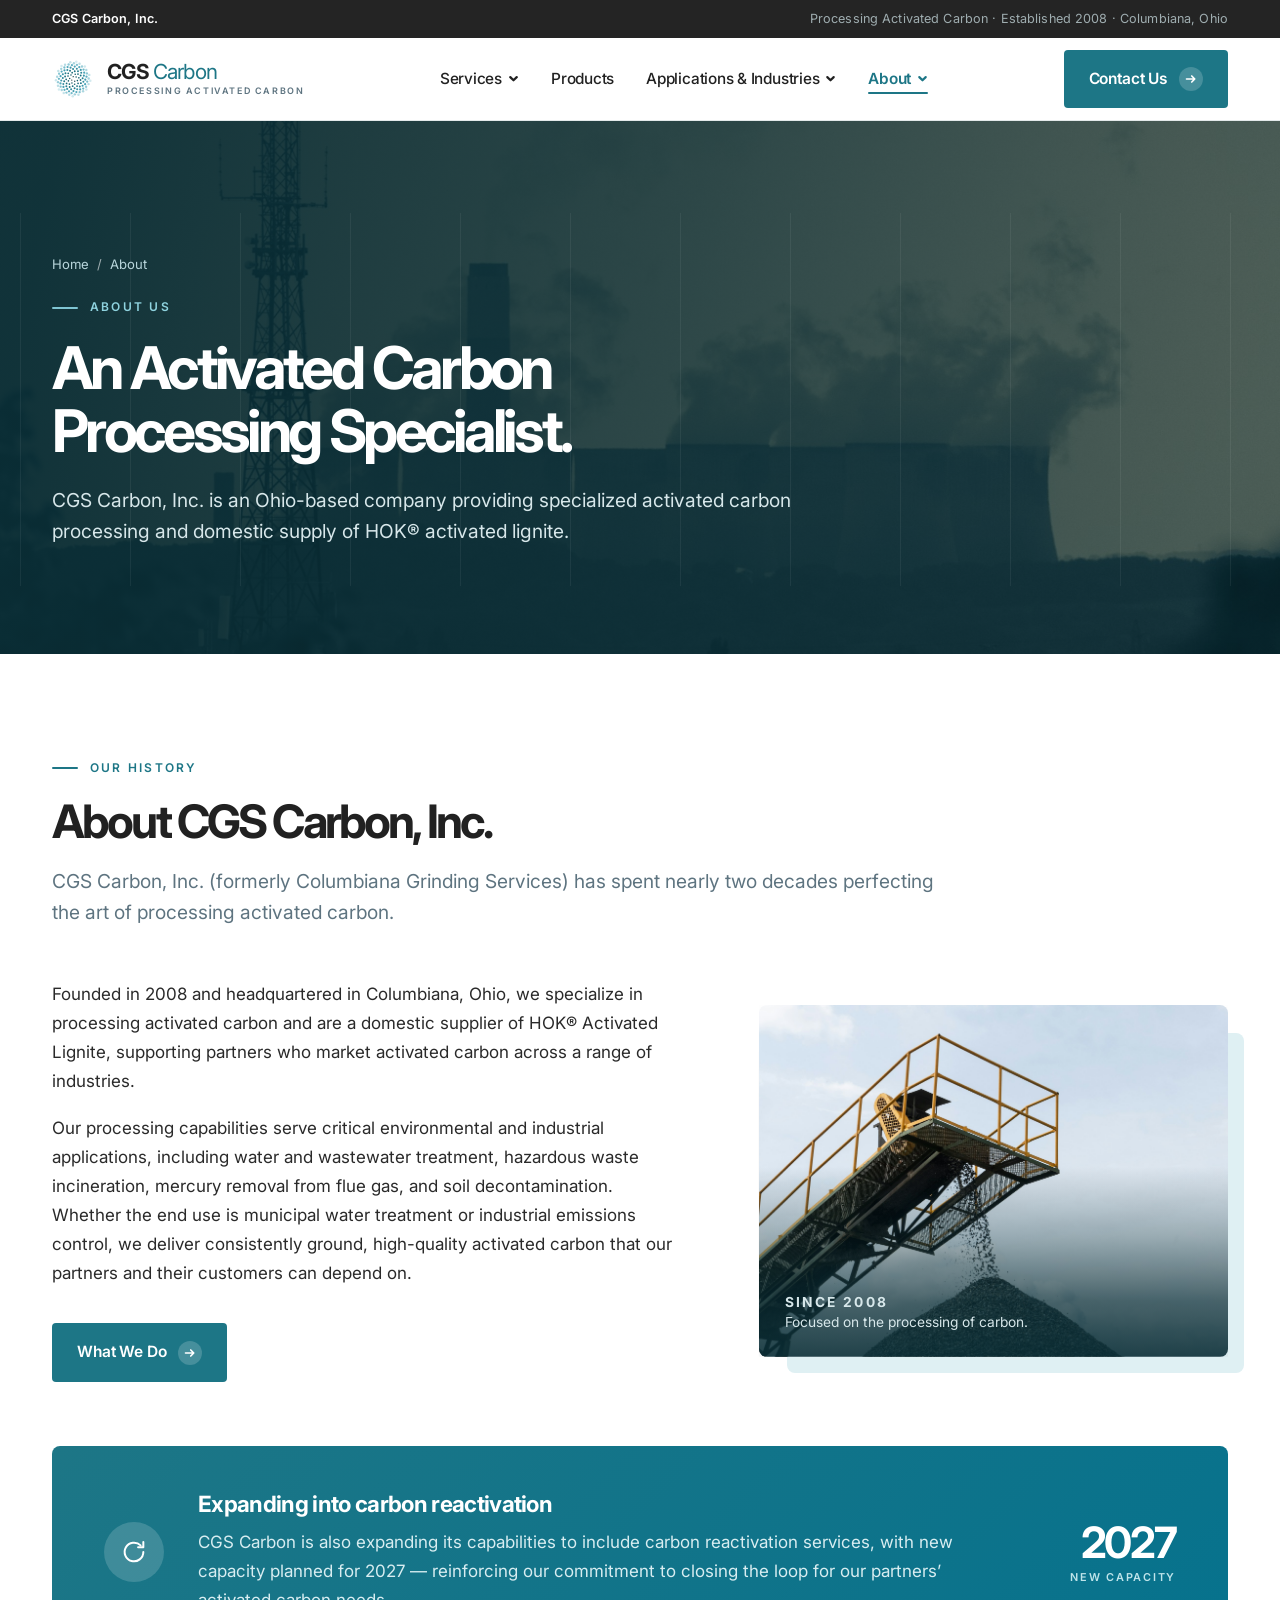
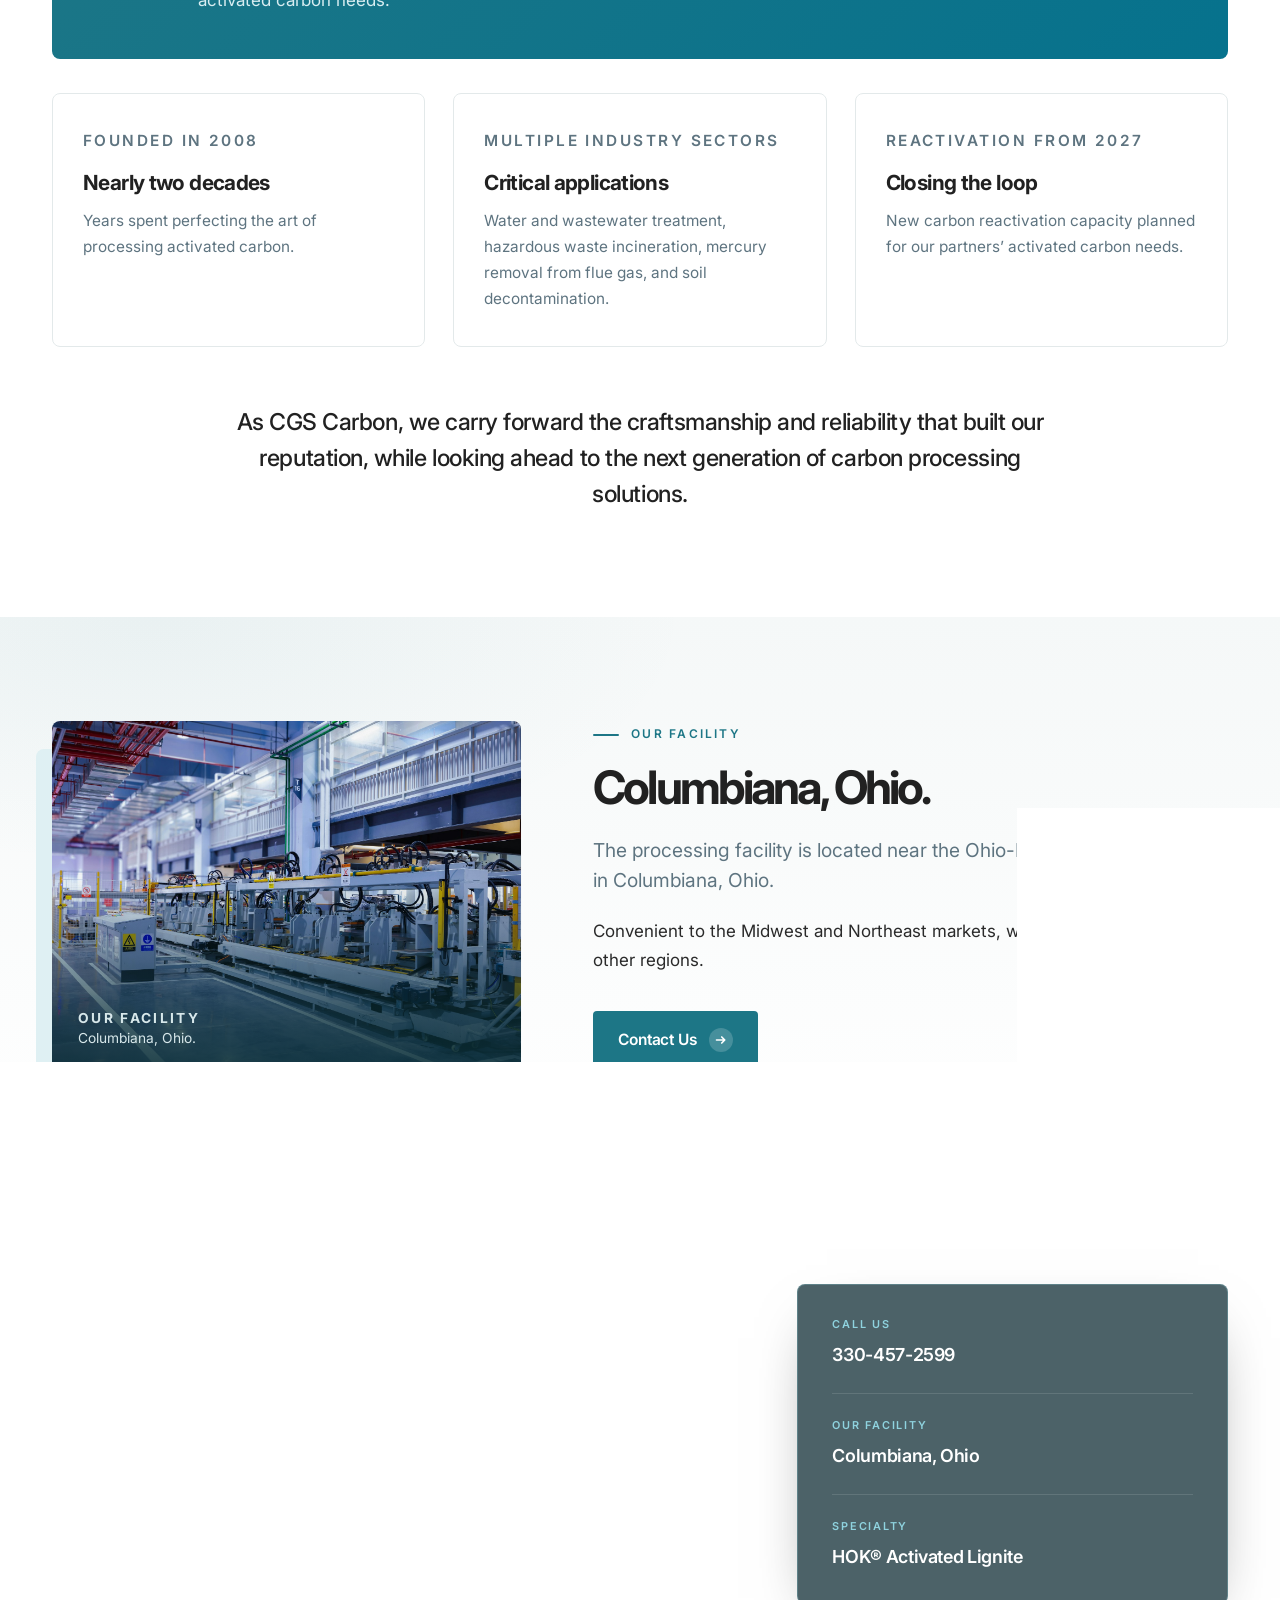
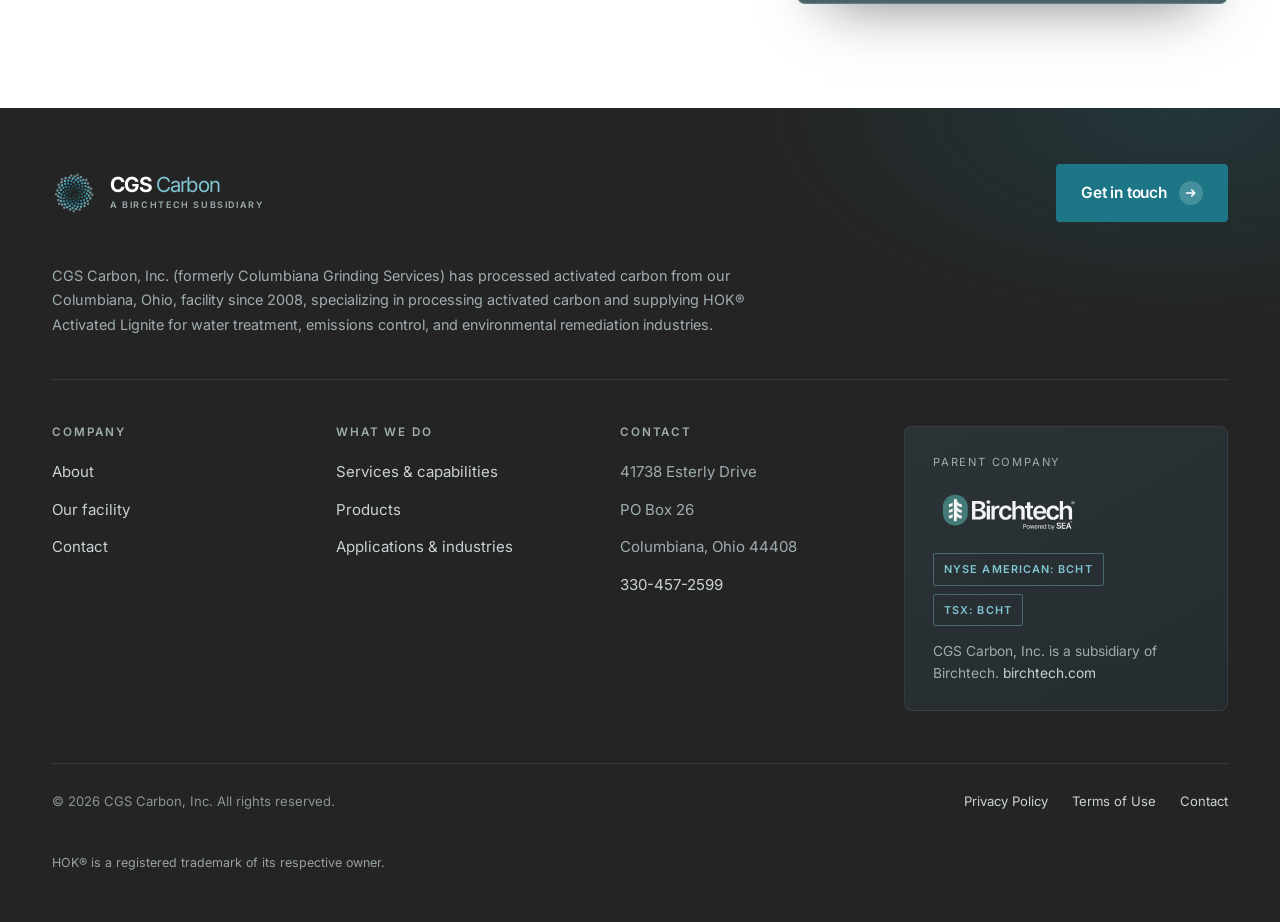
==== commit e4a0810d: "Change Request v9: sections 1 and 2 Section 1, Stacey's approved copy: - 1.1 home hero subline rewor" ====
--- a/about.html
+++ b/about.html
@@ -15,12 +15,12 @@
 <link rel="preconnect" href="https://fonts.googleapis.com">
 <link rel="preconnect" href="https://fonts.gstatic.com" crossorigin>
 <link rel="stylesheet" href="https://fonts.googleapis.com/css2?family=Inter:wght@400;500;600;700;800&display=swap">
-<link rel="stylesheet" href="assets/css/global.css?v=21">
-<link rel="stylesheet" href="assets/css/about.css?v=21">
+<link rel="stylesheet" href="assets/css/global.css?v=22">
+<link rel="stylesheet" href="assets/css/about.css?v=22">
 </head>
 <body>
 <a class="skip" href="#main">Skip to main content</a>
-<script src="partials/header.js?v=21"></script>
+<script src="partials/header.js?v=22"></script>
 <main id="main">
 
 <!-- ================= PAGE HERO ================= -->
@@ -62,7 +62,7 @@
       </div>
       <div class="media-frame reveal">
         <figure class="media-obj">
-          <img loading="lazy" decoding="async" src="assets/img/about-production.jpg?v=21"
+          <img loading="lazy" decoding="async" src="assets/img/about-production.jpg?v=22"
             alt="Processed carbon discharging from a conveyor onto a stockpile">
           <figcaption class="mo-cap">
             <p class="mo-kicker">Since 2008</p>
@@ -116,7 +116,7 @@
     <div class="split wide-right">
       <div class="media-frame flip reveal">
         <figure class="media-obj">
-          <img loading="lazy" decoding="async" src="assets/img/news-hero.jpg?v=21"
+          <img loading="lazy" decoding="async" src="assets/img/news-hero.jpg?v=22"
             alt="Interior of the processing facility">
           <figcaption class="mo-cap">
             <p class="mo-kicker">Our facility</p>
@@ -172,7 +172,7 @@
 </section>
 
 </main>
-<script src="partials/footer.js?v=21"></script>
-<script src="assets/js/main.js?v=21" defer></script>
+<script src="partials/footer.js?v=22"></script>
+<script src="assets/js/main.js?v=22" defer></script>
 </body>
 </html>
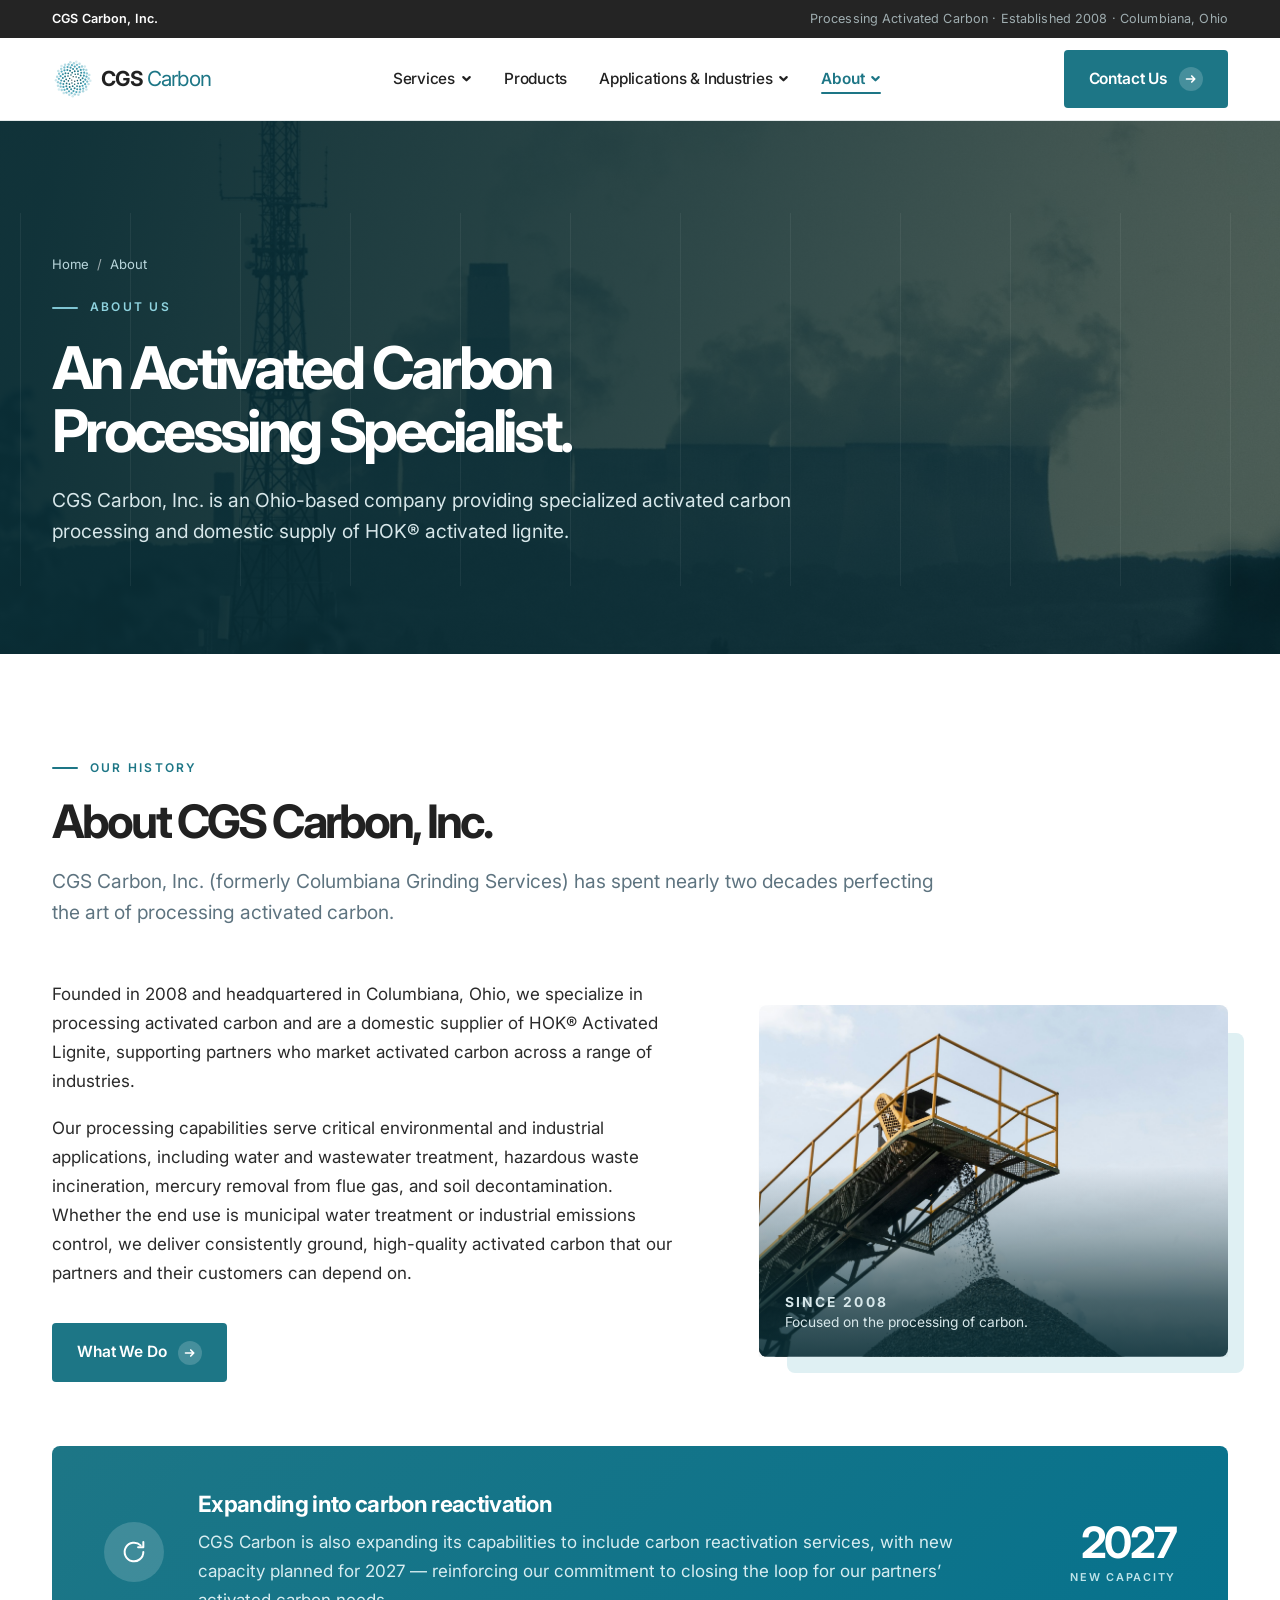
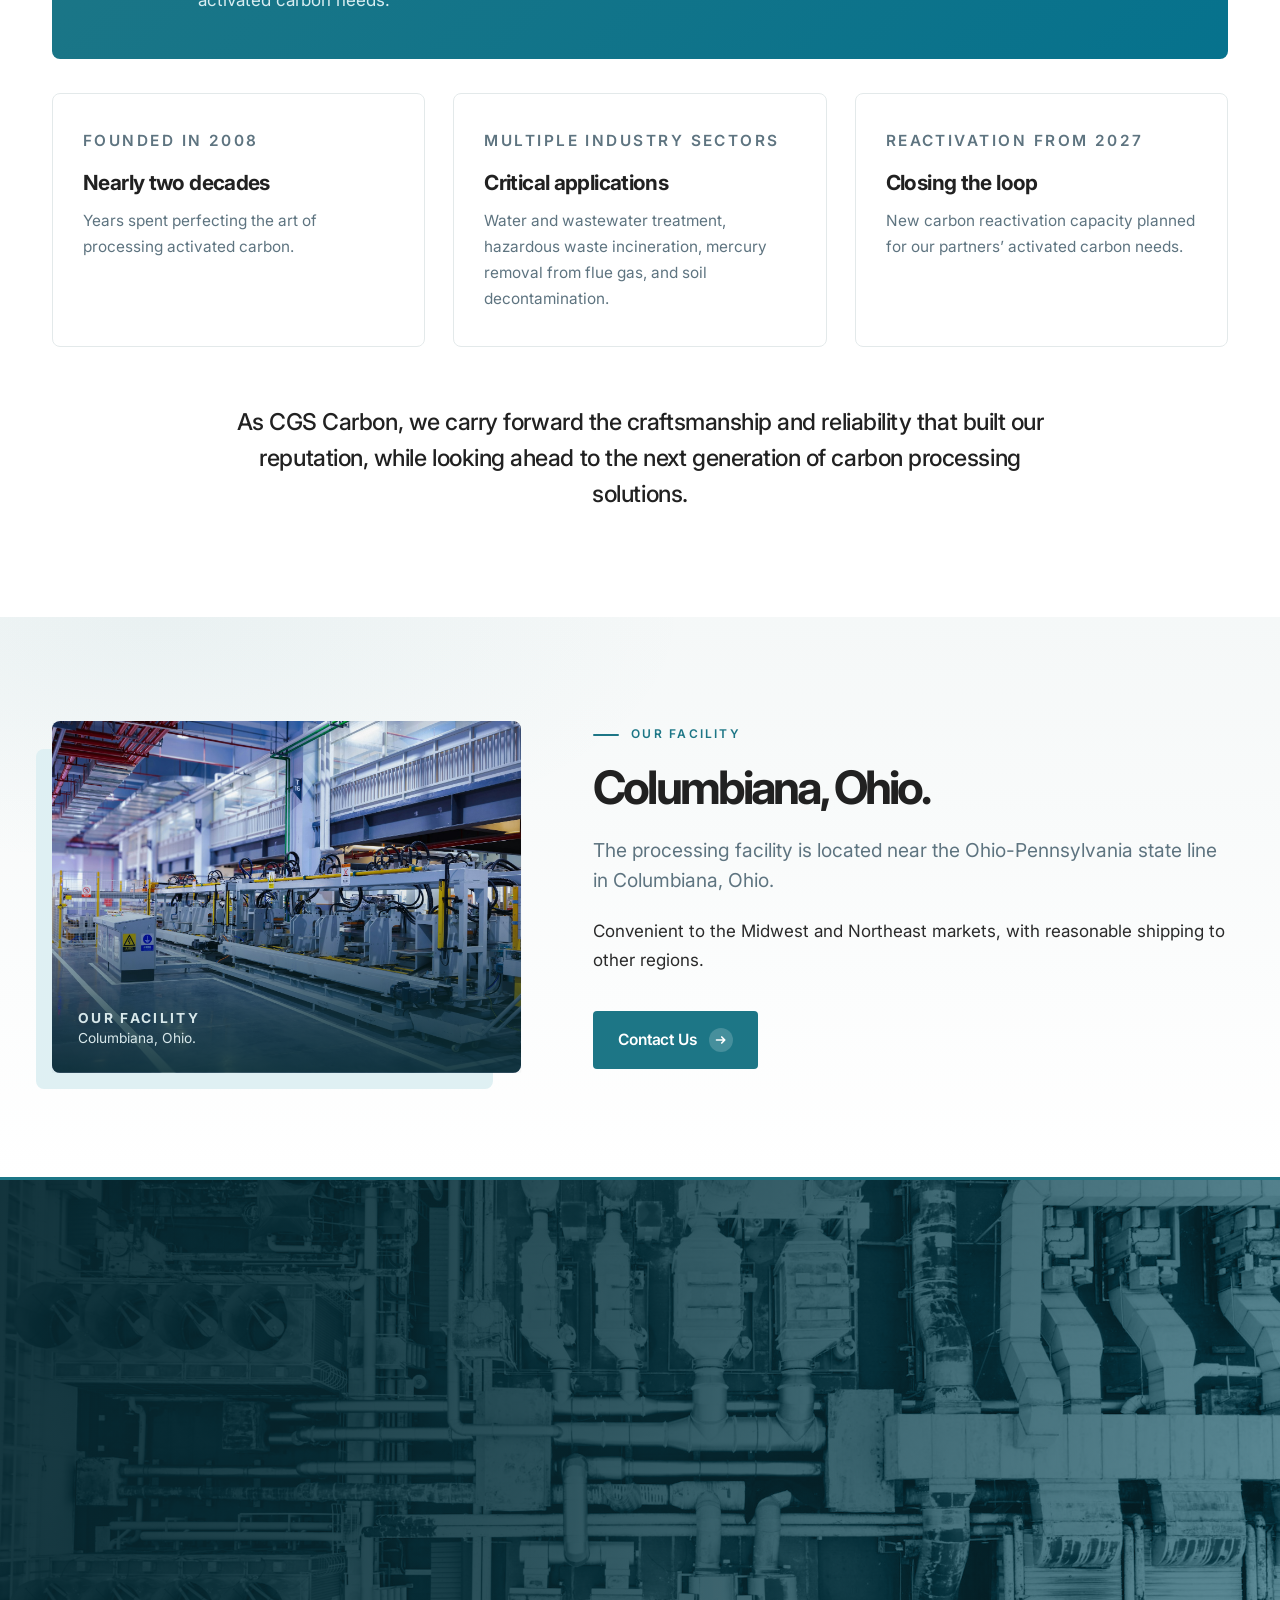
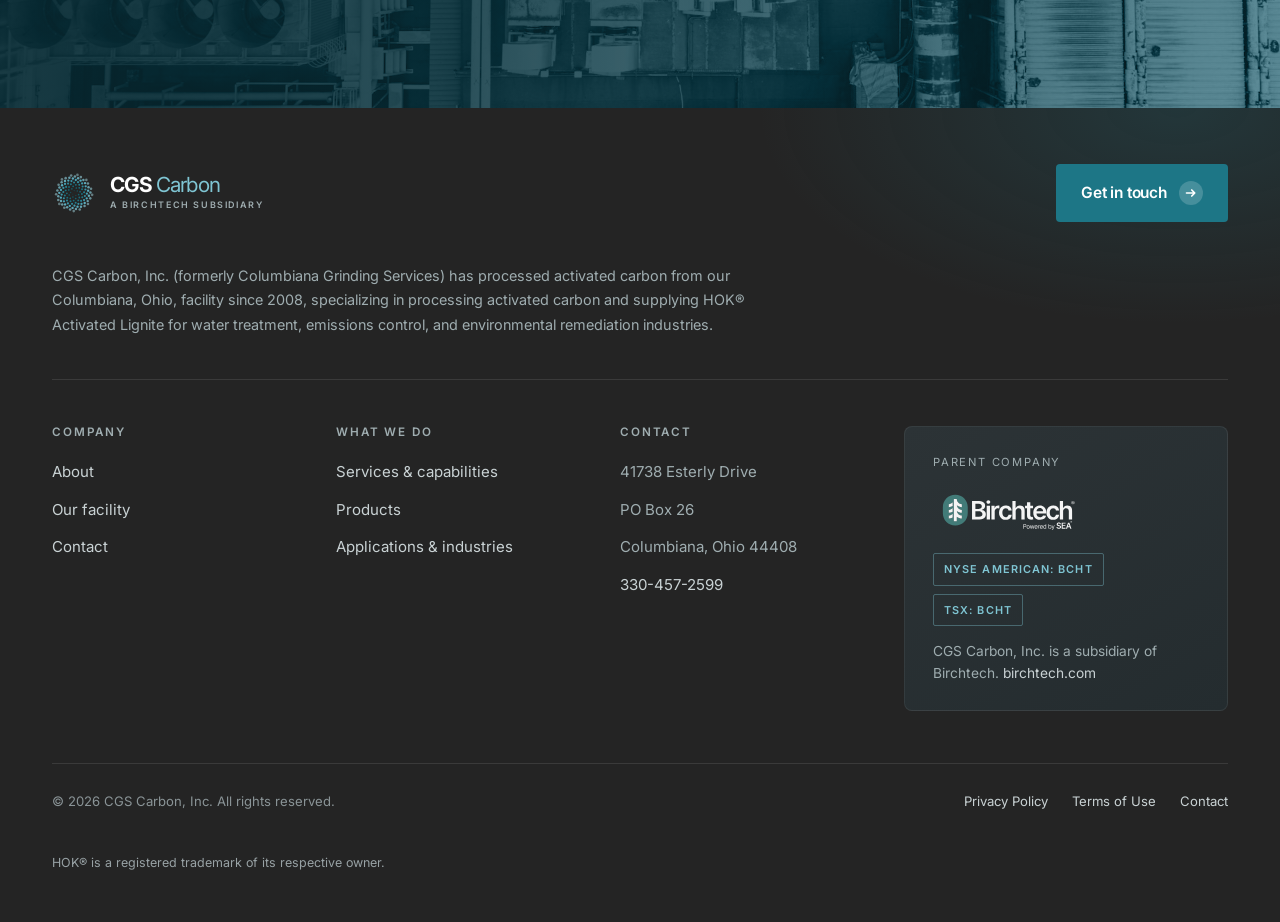
==== commit ac58589f: "Header wordmark: drop the tagline line and tighten the icon gap Co-Authored-By: Claude Opus 5 (1M co" ====
--- a/about.html
+++ b/about.html
@@ -15,12 +15,12 @@
 <link rel="preconnect" href="https://fonts.googleapis.com">
 <link rel="preconnect" href="https://fonts.gstatic.com" crossorigin>
 <link rel="stylesheet" href="https://fonts.googleapis.com/css2?family=Inter:wght@400;500;600;700;800&display=swap">
-<link rel="stylesheet" href="assets/css/global.css?v=22">
-<link rel="stylesheet" href="assets/css/about.css?v=22">
+<link rel="stylesheet" href="assets/css/global.css?v=23">
+<link rel="stylesheet" href="assets/css/about.css?v=23">
 </head>
 <body>
 <a class="skip" href="#main">Skip to main content</a>
-<script src="partials/header.js?v=22"></script>
+<script src="partials/header.js?v=23"></script>
 <main id="main">
 
 <!-- ================= PAGE HERO ================= -->
@@ -62,7 +62,7 @@
       </div>
       <div class="media-frame reveal">
         <figure class="media-obj">
-          <img loading="lazy" decoding="async" src="assets/img/about-production.jpg?v=22"
+          <img loading="lazy" decoding="async" src="assets/img/about-production.jpg?v=23"
             alt="Processed carbon discharging from a conveyor onto a stockpile">
           <figcaption class="mo-cap">
             <p class="mo-kicker">Since 2008</p>
@@ -116,7 +116,7 @@
     <div class="split wide-right">
       <div class="media-frame flip reveal">
         <figure class="media-obj">
-          <img loading="lazy" decoding="async" src="assets/img/news-hero.jpg?v=22"
+          <img loading="lazy" decoding="async" src="assets/img/news-hero.jpg?v=23"
             alt="Interior of the processing facility">
           <figcaption class="mo-cap">
             <p class="mo-kicker">Our facility</p>
@@ -172,7 +172,7 @@
 </section>
 
 </main>
-<script src="partials/footer.js?v=22"></script>
-<script src="assets/js/main.js?v=22" defer></script>
+<script src="partials/footer.js?v=23"></script>
+<script src="assets/js/main.js?v=23" defer></script>
 </body>
 </html>
--- a/assets/css/global.css
+++ b/assets/css/global.css
@@ -139,7 +139,7 @@
 .site-header{position:sticky;top:0;z-index:120;background:rgba(255,255,255,.94);
   backdrop-filter:saturate(180%) blur(12px);border-bottom:1px solid var(--line)}
 .hdr{display:flex;align-items:center;justify-content:space-between;gap:24px;min-height:82px}
-.brand{display:flex;align-items:center;gap:13px;text-decoration:none;flex:none}
+.brand{display:flex;align-items:center;gap:7px;text-decoration:none;flex:none}
 .brand:hover{text-decoration:none}
 .brand img,.brand svg{width:42px;height:42px}
 .brand-txt{display:flex;flex-direction:column;line-height:1}
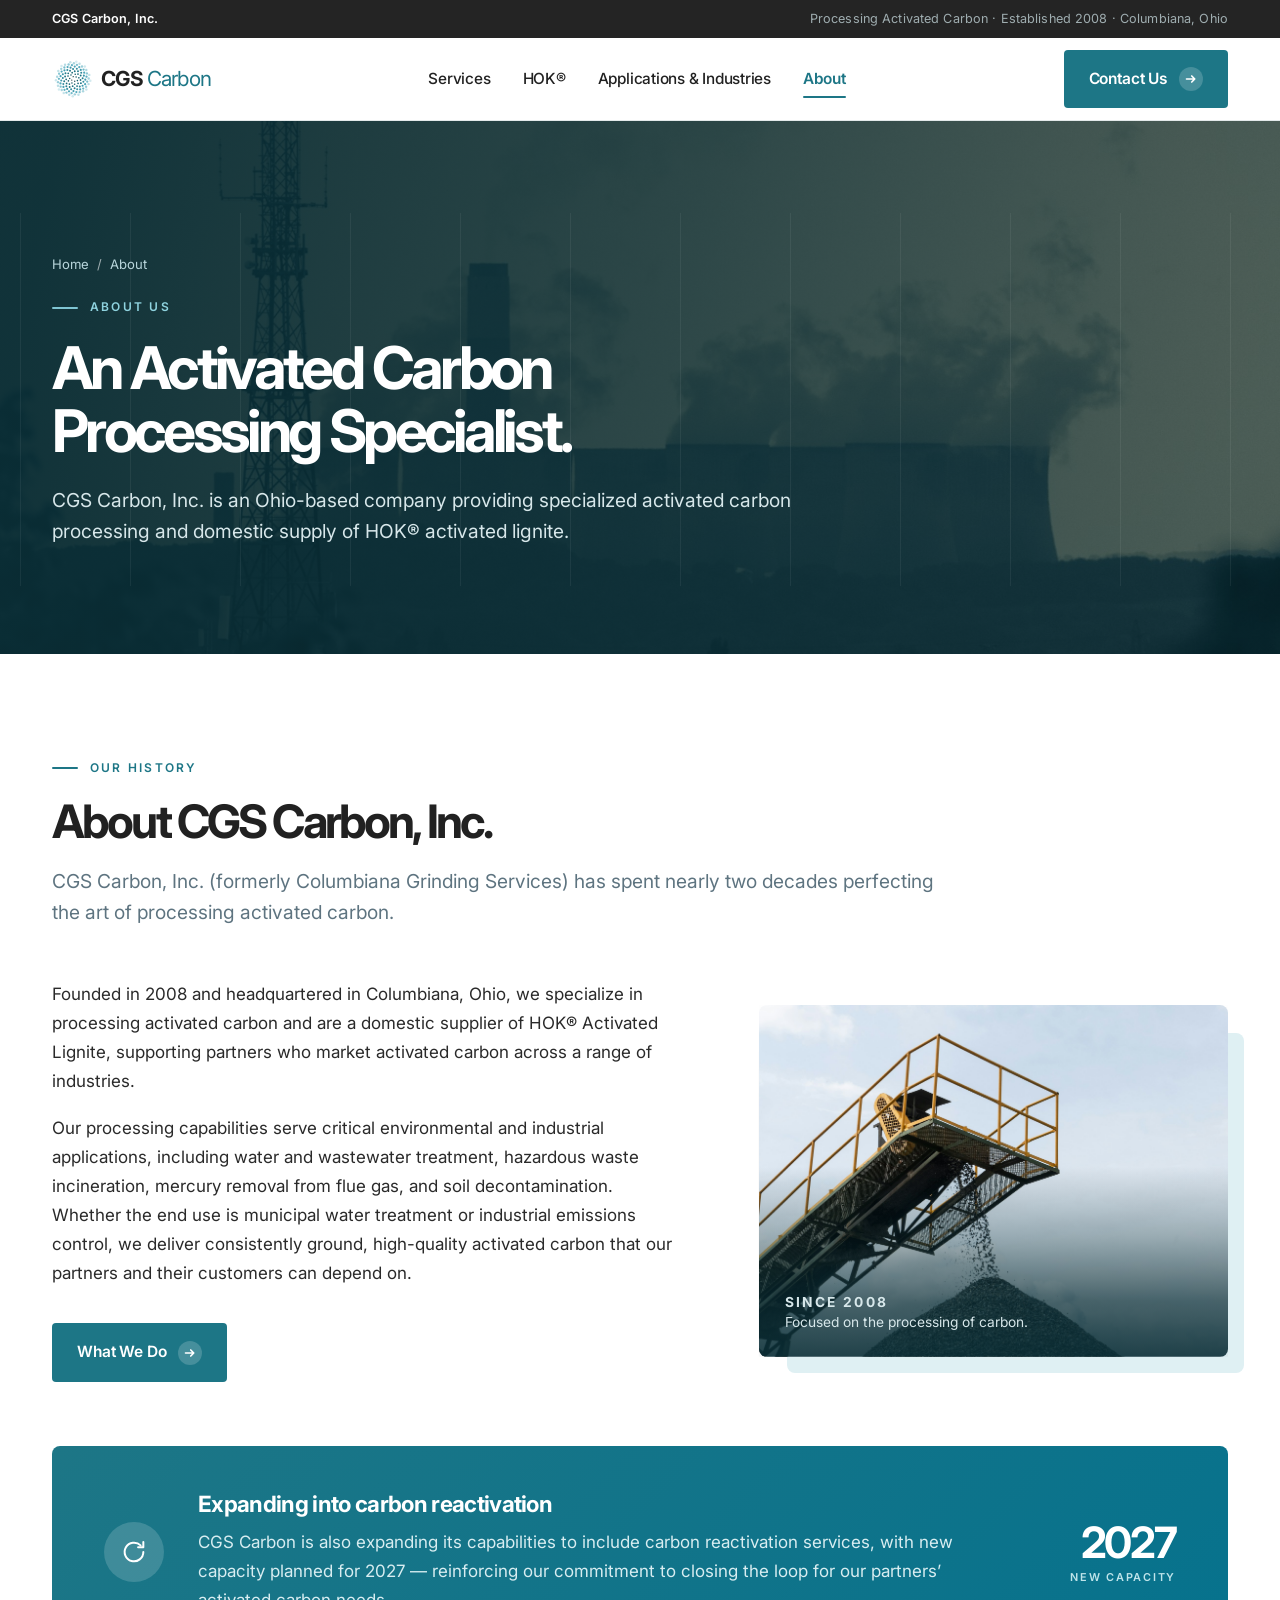
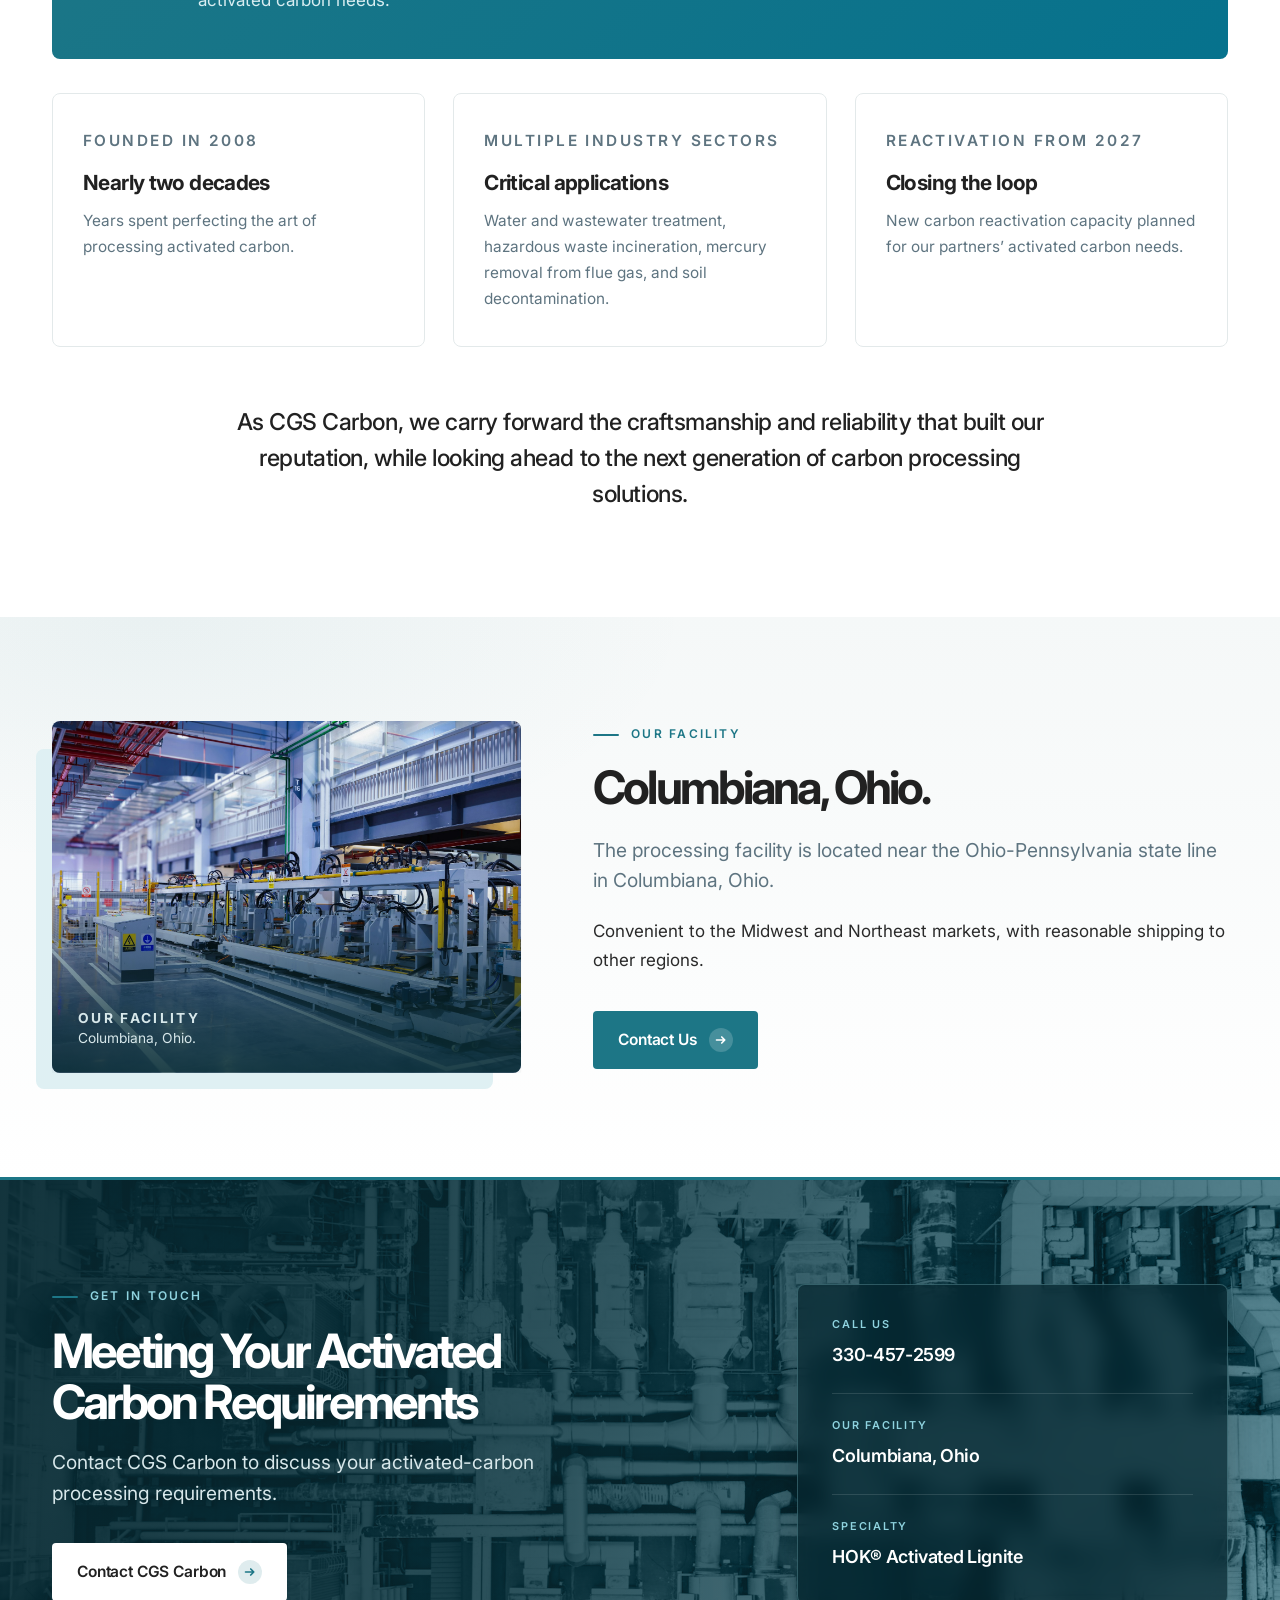
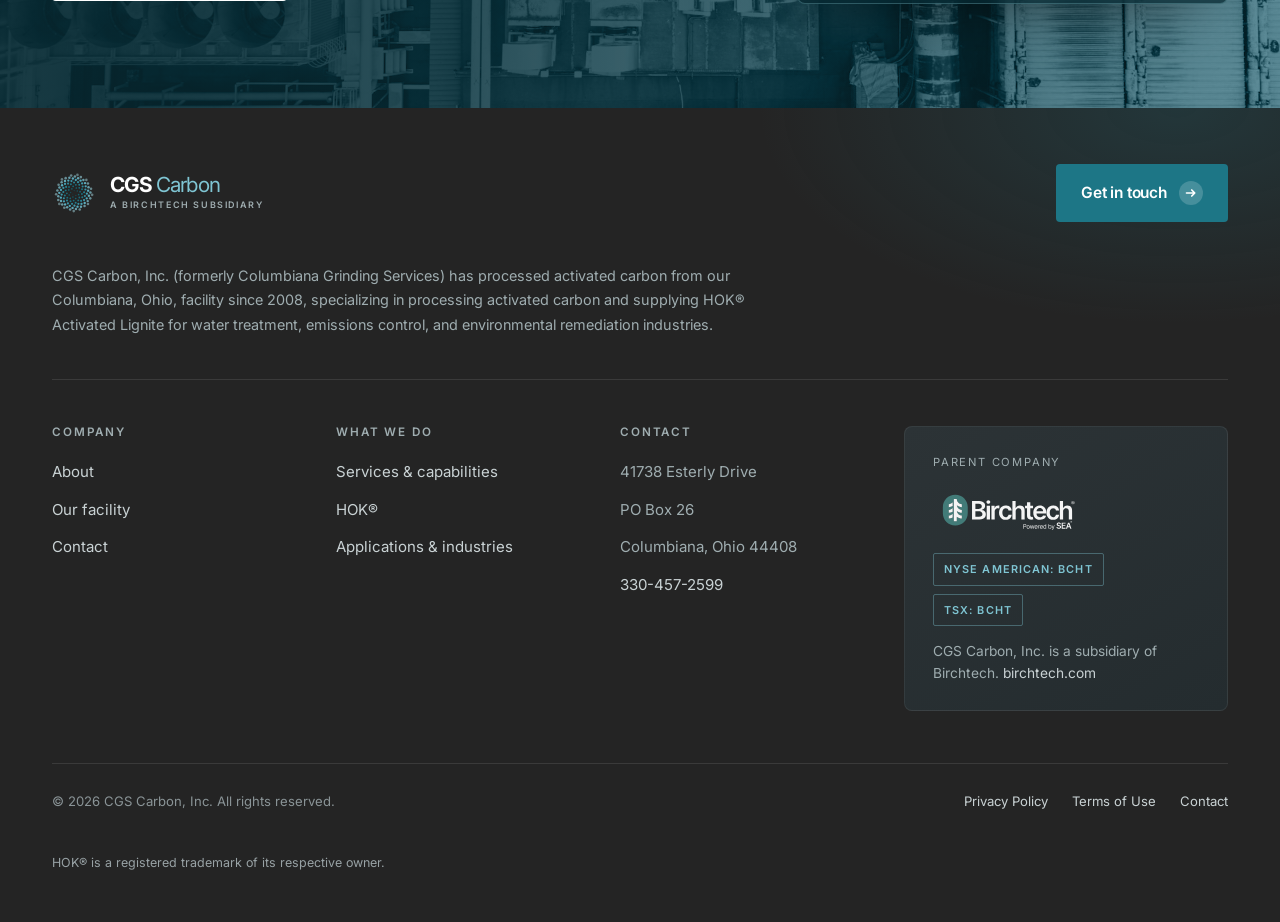
==== commit 939a306c: "Nav: Products renamed HOK(R); dropdowns removed, five plain links Approved by Umair (change request " ====
--- a/about.html
+++ b/about.html
@@ -15,12 +15,12 @@
 <link rel="preconnect" href="https://fonts.googleapis.com">
 <link rel="preconnect" href="https://fonts.gstatic.com" crossorigin>
 <link rel="stylesheet" href="https://fonts.googleapis.com/css2?family=Inter:wght@400;500;600;700;800&display=swap">
-<link rel="stylesheet" href="assets/css/global.css?v=23">
-<link rel="stylesheet" href="assets/css/about.css?v=23">
+<link rel="stylesheet" href="assets/css/global.css?v=24">
+<link rel="stylesheet" href="assets/css/about.css?v=24">
 </head>
 <body>
 <a class="skip" href="#main">Skip to main content</a>
-<script src="partials/header.js?v=23"></script>
+<script src="partials/header.js?v=24"></script>
 <main id="main">
 
 <!-- ================= PAGE HERO ================= -->
@@ -62,7 +62,7 @@
       </div>
       <div class="media-frame reveal">
         <figure class="media-obj">
-          <img loading="lazy" decoding="async" src="assets/img/about-production.jpg?v=23"
+          <img loading="lazy" decoding="async" src="assets/img/about-production.jpg?v=24"
             alt="Processed carbon discharging from a conveyor onto a stockpile">
           <figcaption class="mo-cap">
             <p class="mo-kicker">Since 2008</p>
@@ -116,7 +116,7 @@
     <div class="split wide-right">
       <div class="media-frame flip reveal">
         <figure class="media-obj">
-          <img loading="lazy" decoding="async" src="assets/img/news-hero.jpg?v=23"
+          <img loading="lazy" decoding="async" src="assets/img/news-hero.jpg?v=24"
             alt="Interior of the processing facility">
           <figcaption class="mo-cap">
             <p class="mo-kicker">Our facility</p>
@@ -172,7 +172,7 @@
 </section>
 
 </main>
-<script src="partials/footer.js?v=23"></script>
-<script src="assets/js/main.js?v=23" defer></script>
+<script src="partials/footer.js?v=24"></script>
+<script src="assets/js/main.js?v=24" defer></script>
 </body>
 </html>
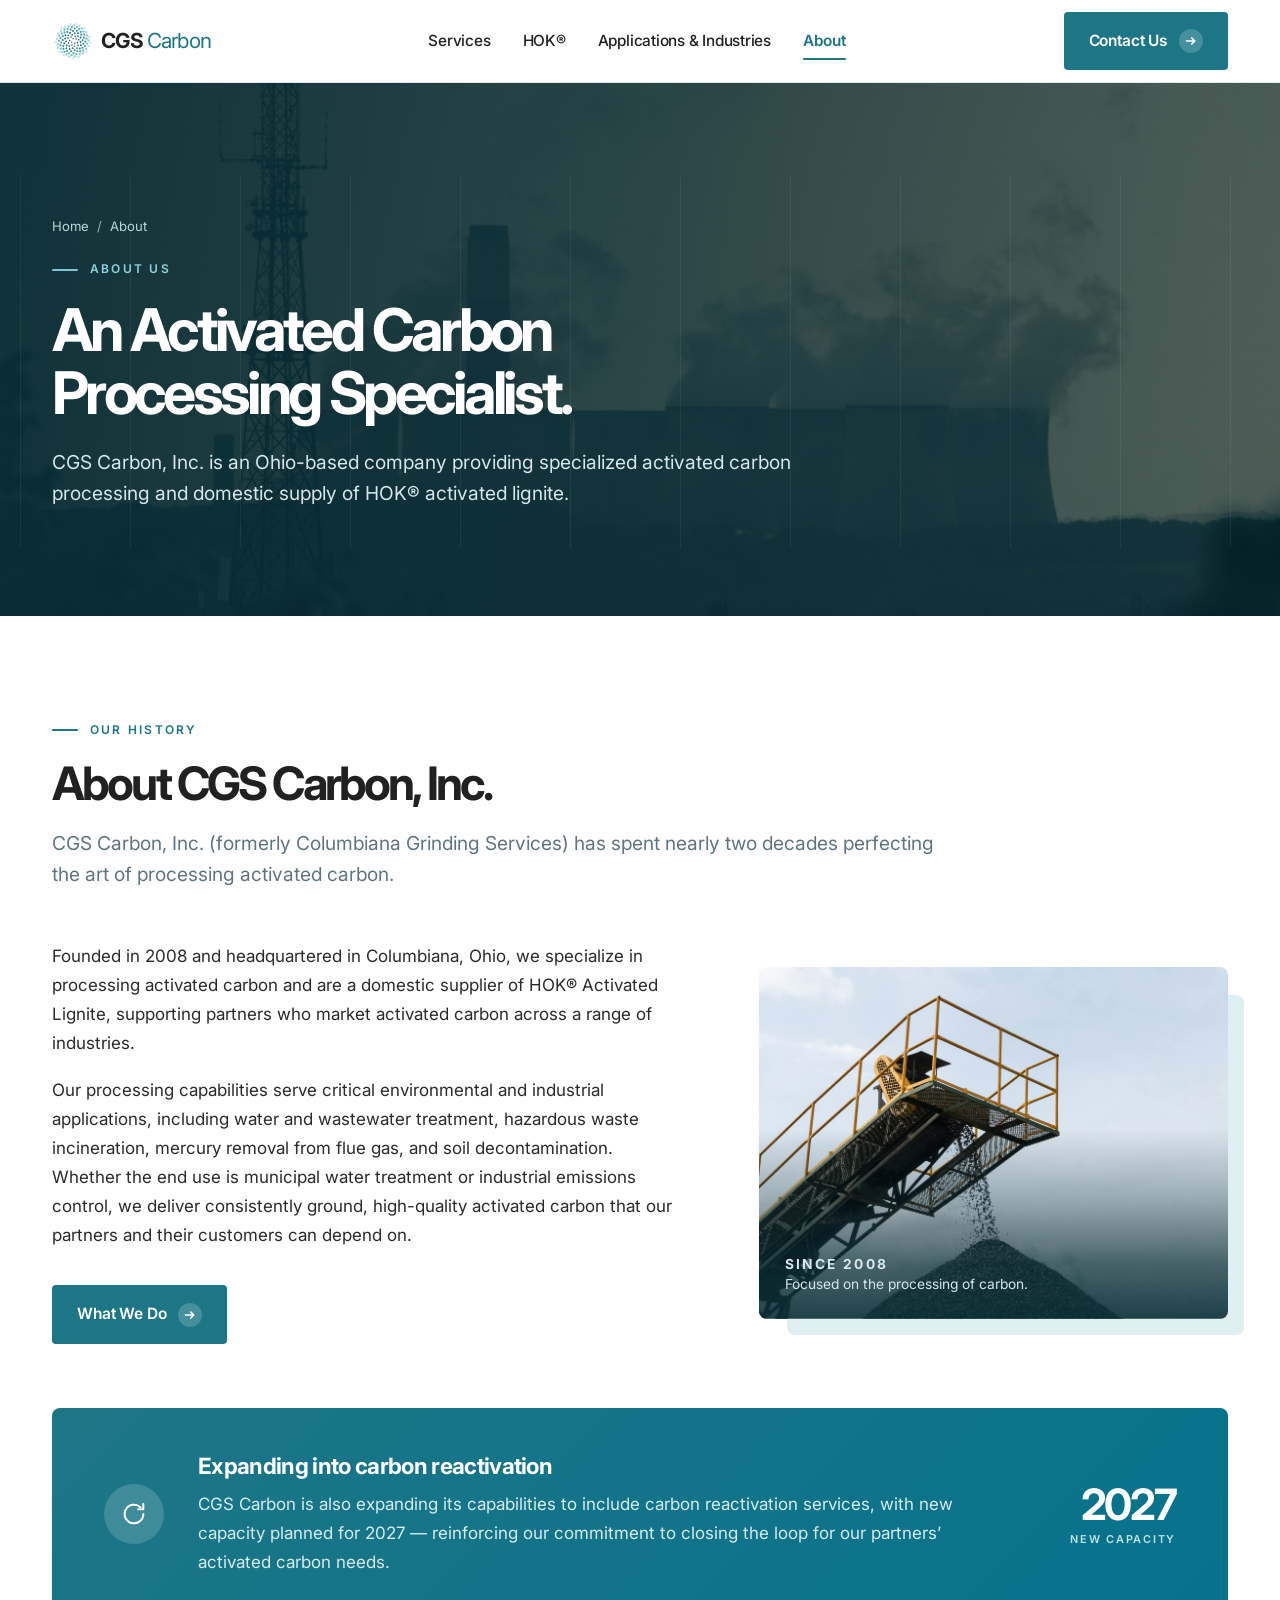
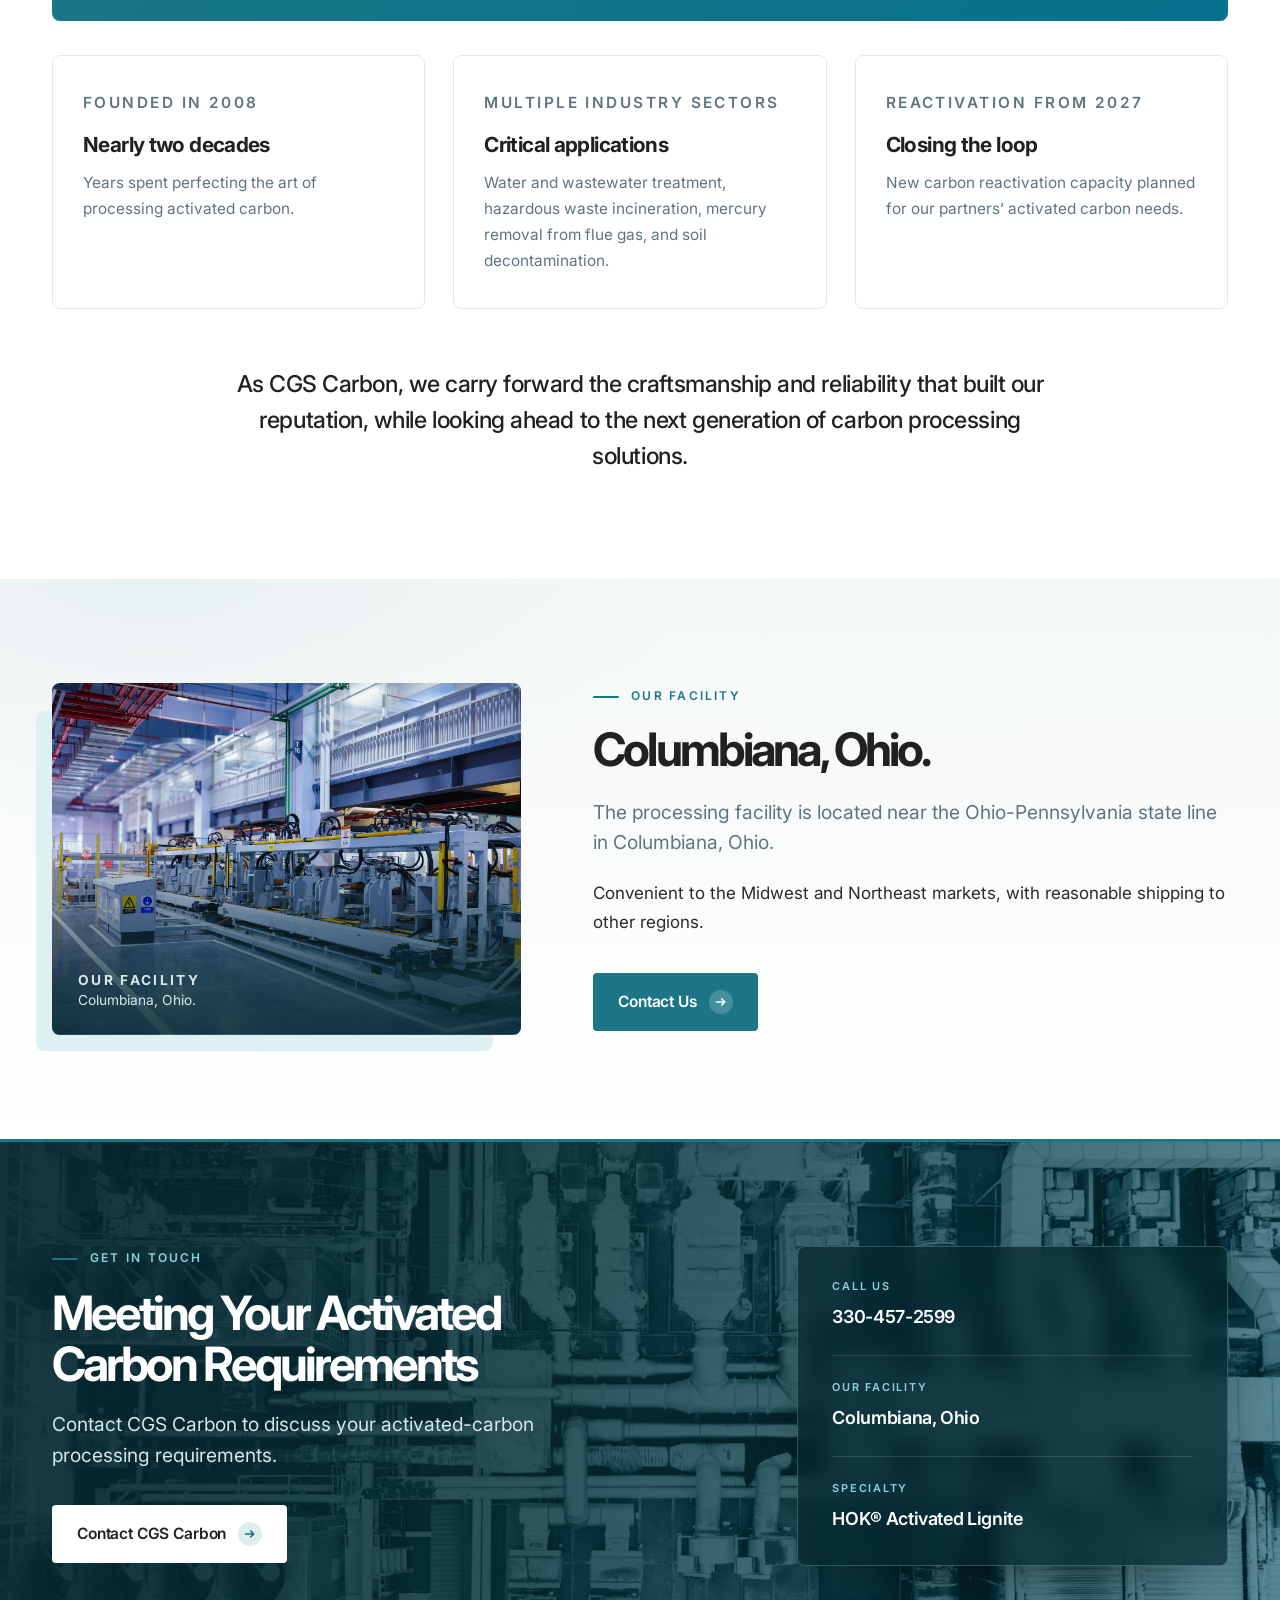
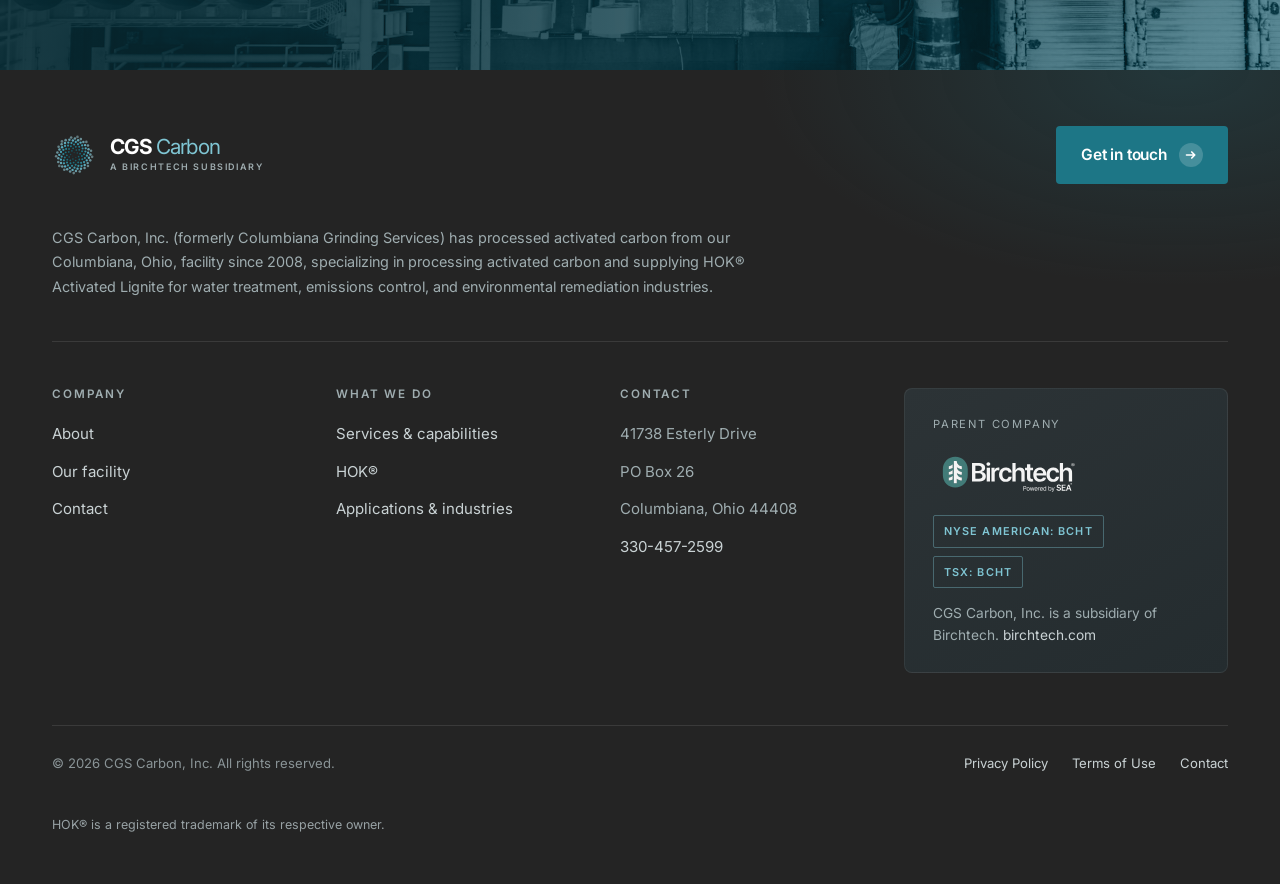
==== commit d666fd9c: "Remove the dark top bar above the header Co-Authored-By: Claude Opus 5 (1M context) <noreply@anthrop" ====
--- a/about.html
+++ b/about.html
@@ -15,12 +15,12 @@
 <link rel="preconnect" href="https://fonts.googleapis.com">
 <link rel="preconnect" href="https://fonts.gstatic.com" crossorigin>
 <link rel="stylesheet" href="https://fonts.googleapis.com/css2?family=Inter:wght@400;500;600;700;800&display=swap">
-<link rel="stylesheet" href="assets/css/global.css?v=24">
-<link rel="stylesheet" href="assets/css/about.css?v=24">
+<link rel="stylesheet" href="assets/css/global.css?v=25">
+<link rel="stylesheet" href="assets/css/about.css?v=25">
 </head>
 <body>
 <a class="skip" href="#main">Skip to main content</a>
-<script src="partials/header.js?v=24"></script>
+<script src="partials/header.js?v=25"></script>
 <main id="main">
 
 <!-- ================= PAGE HERO ================= -->
@@ -62,7 +62,7 @@
       </div>
       <div class="media-frame reveal">
         <figure class="media-obj">
-          <img loading="lazy" decoding="async" src="assets/img/about-production.jpg?v=24"
+          <img loading="lazy" decoding="async" src="assets/img/about-production.jpg?v=25"
             alt="Processed carbon discharging from a conveyor onto a stockpile">
           <figcaption class="mo-cap">
             <p class="mo-kicker">Since 2008</p>
@@ -116,7 +116,7 @@
     <div class="split wide-right">
       <div class="media-frame flip reveal">
         <figure class="media-obj">
-          <img loading="lazy" decoding="async" src="assets/img/news-hero.jpg?v=24"
+          <img loading="lazy" decoding="async" src="assets/img/news-hero.jpg?v=25"
             alt="Interior of the processing facility">
           <figcaption class="mo-cap">
             <p class="mo-kicker">Our facility</p>
@@ -172,7 +172,7 @@
 </section>
 
 </main>
-<script src="partials/footer.js?v=24"></script>
-<script src="assets/js/main.js?v=24" defer></script>
+<script src="partials/footer.js?v=25"></script>
+<script src="assets/js/main.js?v=25" defer></script>
 </body>
 </html>
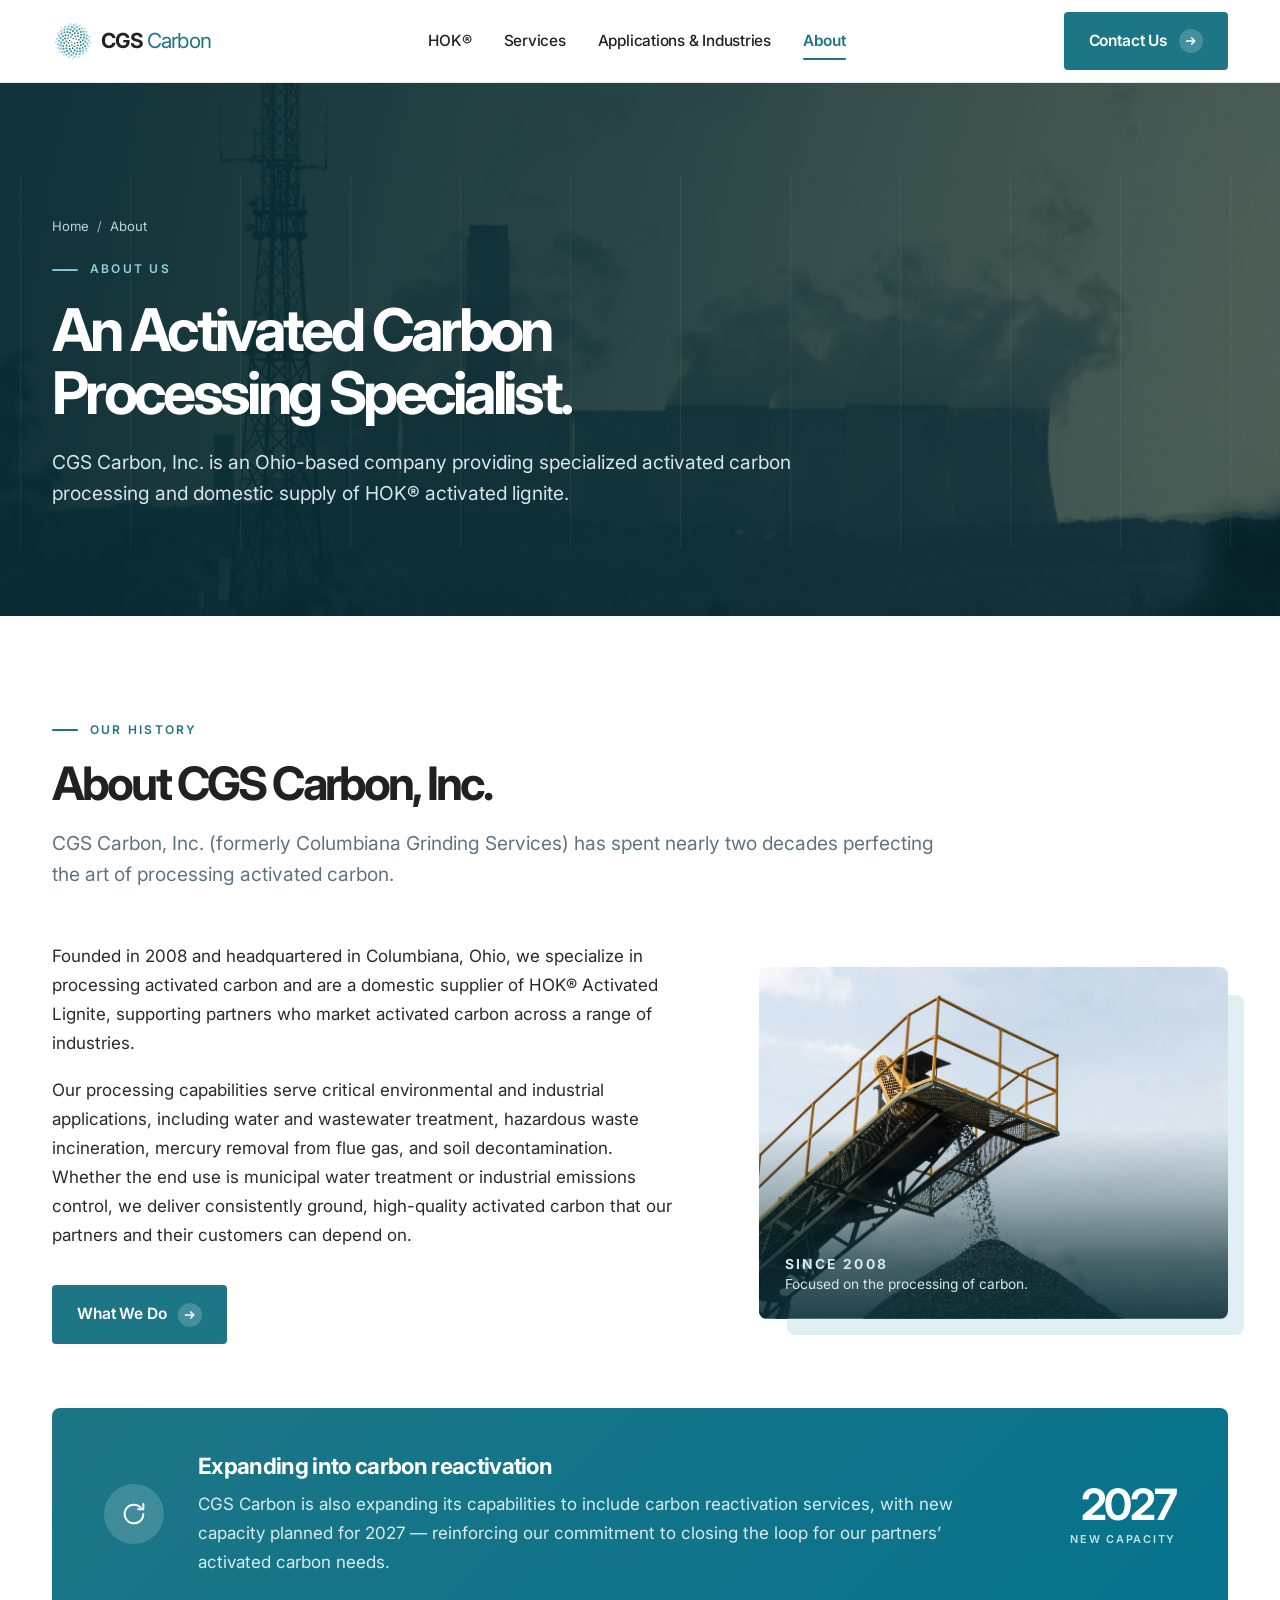
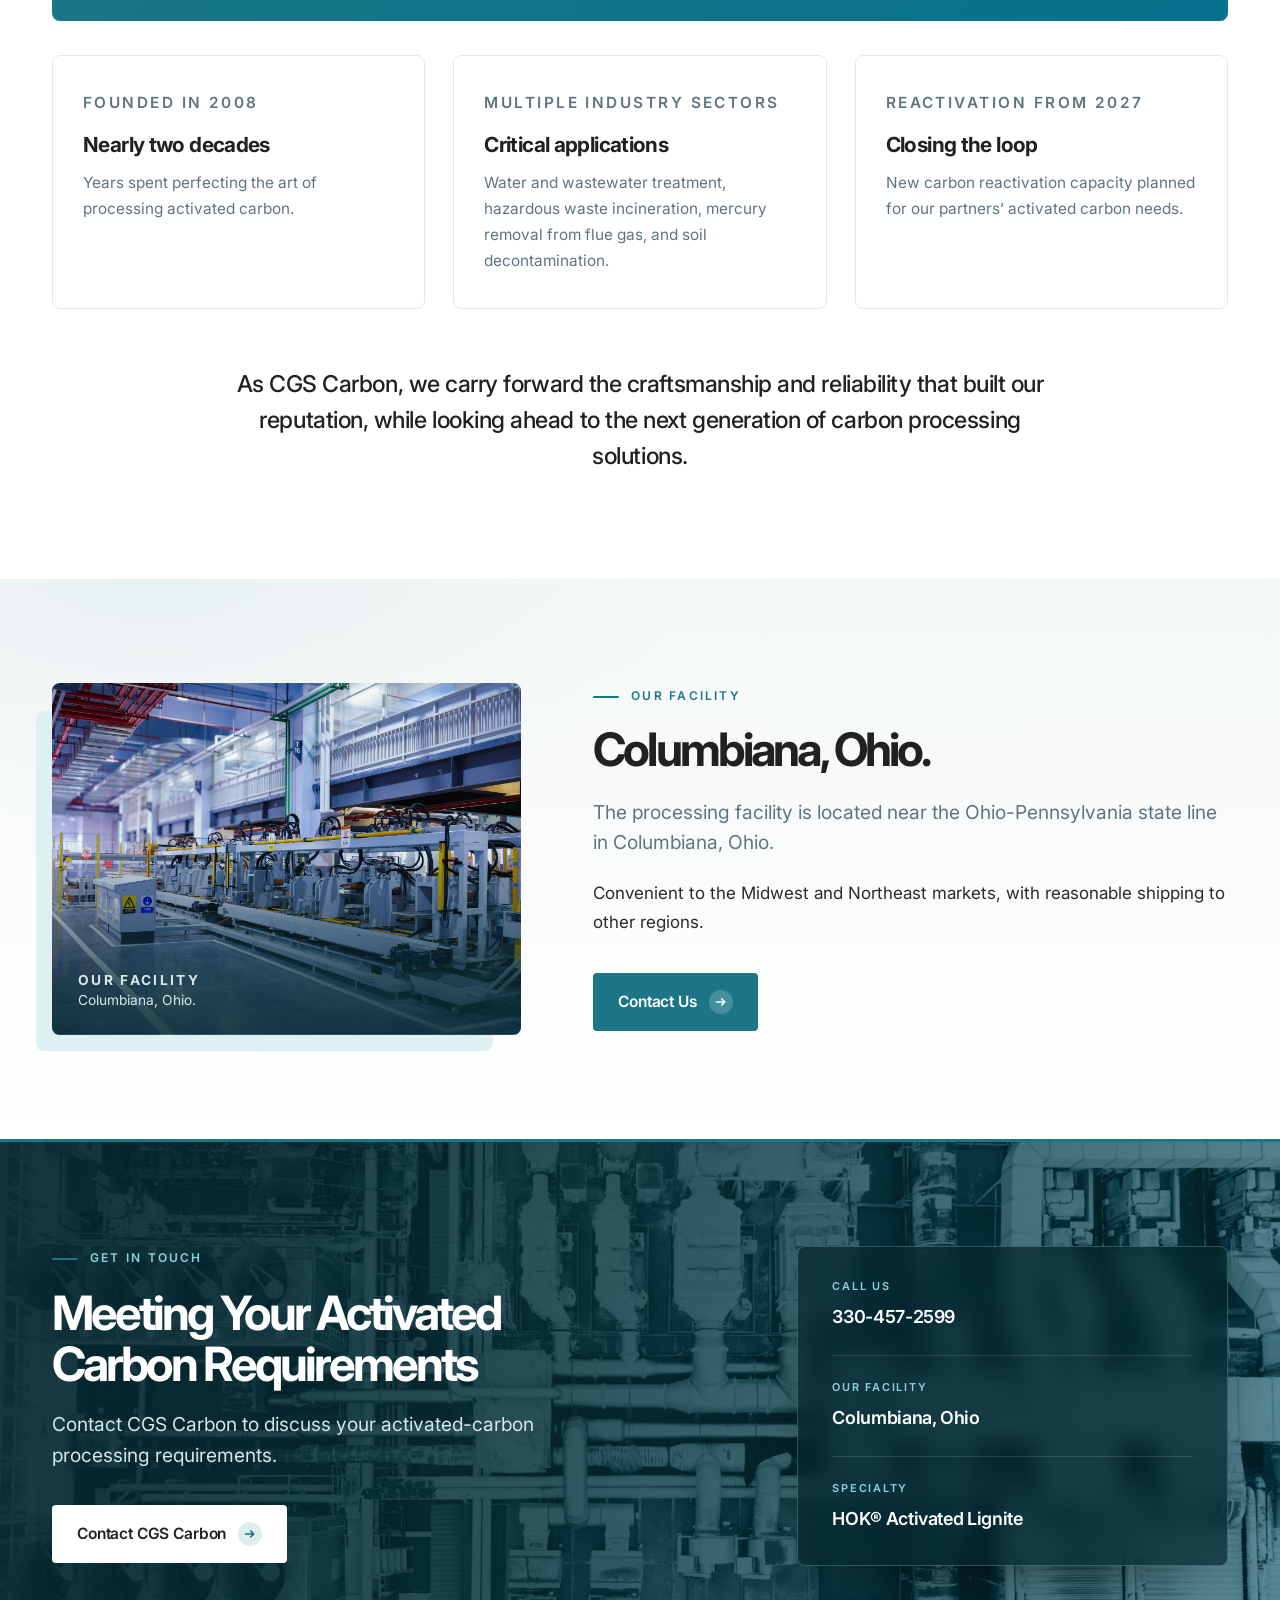
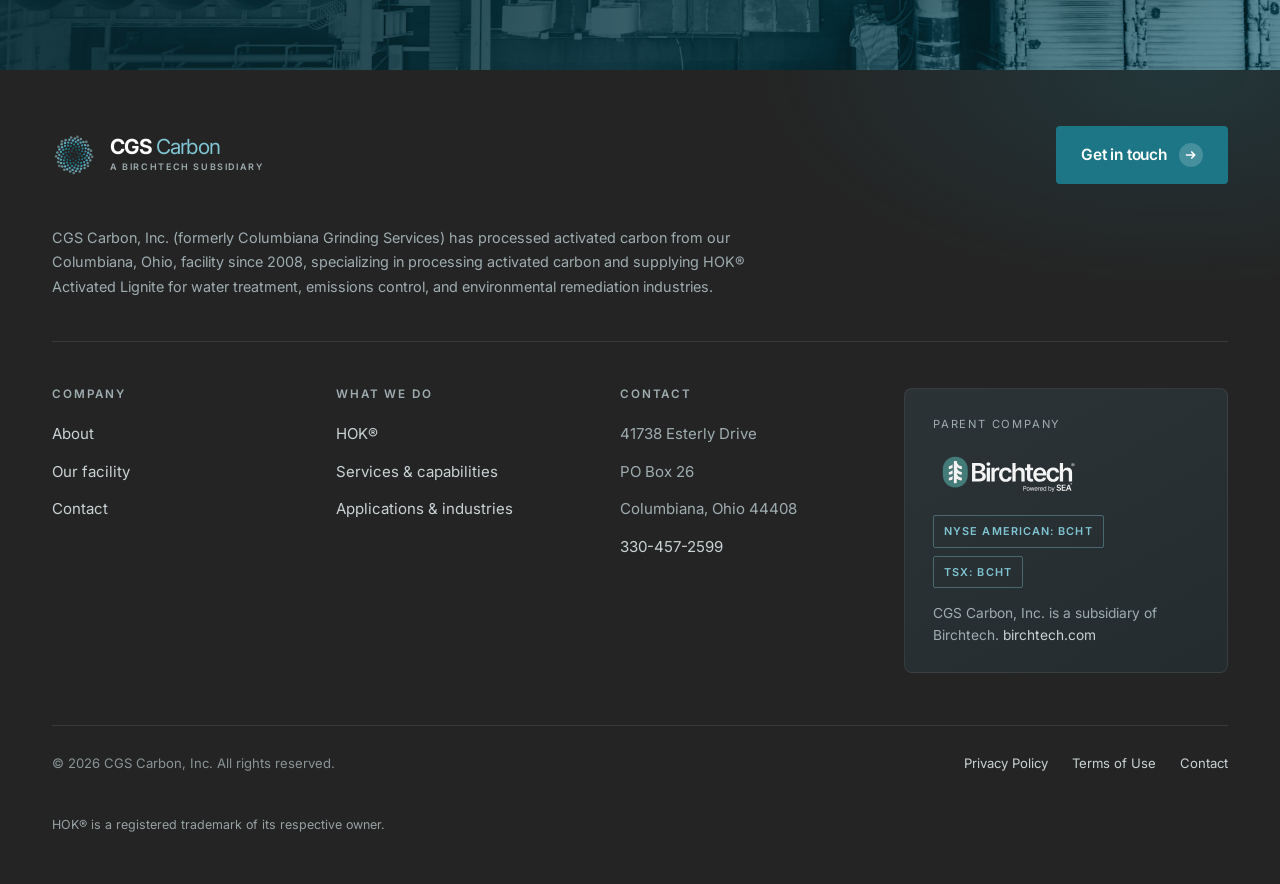
==== commit 87143ac5: "Change Request v10: HOK(R) leads the home page and navigation - Home H1 "Domestic Supply of / HOK(R)" ====
--- a/about.html
+++ b/about.html
@@ -15,19 +15,19 @@
 <link rel="preconnect" href="https://fonts.googleapis.com">
 <link rel="preconnect" href="https://fonts.gstatic.com" crossorigin>
 <link rel="stylesheet" href="https://fonts.googleapis.com/css2?family=Inter:wght@400;500;600;700;800&display=swap">
-<link rel="stylesheet" href="assets/css/global.css?v=25">
-<link rel="stylesheet" href="assets/css/about.css?v=25">
+<link rel="stylesheet" href="assets/css/global.css?v=27">
+<link rel="stylesheet" href="assets/css/about.css?v=27">
 </head>
 <body>
 <a class="skip" href="#main">Skip to main content</a>
-<script src="partials/header.js?v=25"></script>
+<script src="partials/header.js?v=27"></script>
 <main id="main">
 
 <!-- ================= PAGE HERO ================= -->
 <div class="page-hero on-photo">
   <div class="wrap">
     <ol class="crumbs">
-      <li><a href="index.html">Home</a></li>
+      <li><a href="/">Home</a></li>
       <li aria-current="page">About</li>
     </ol>
     <p class="eyebrow">About us</p>
@@ -58,11 +58,11 @@
         from flue gas, and soil decontamination. Whether the end use is municipal water treatment
         or industrial emissions control, we deliver consistently ground, high-quality activated
         carbon that our partners and their customers can depend on.</p>
-        <div class="btns"><a class="btn btn-primary" href="services.html">What We Do<span class="ico" aria-hidden="true"><svg viewBox="0 0 16 16"><path d="M2 8h11M9 4l4 4-4 4" stroke-linecap="round" stroke-linejoin="round"/></svg></span></a></div>
+        <div class="btns"><a class="btn btn-primary" href="services">What We Do<span class="ico" aria-hidden="true"><svg viewBox="0 0 16 16"><path d="M2 8h11M9 4l4 4-4 4" stroke-linecap="round" stroke-linejoin="round"/></svg></span></a></div>
       </div>
       <div class="media-frame reveal">
         <figure class="media-obj">
-          <img loading="lazy" decoding="async" src="assets/img/about-production.jpg?v=25"
+          <img loading="lazy" decoding="async" src="assets/img/about-production.jpg?v=27"
             alt="Processed carbon discharging from a conveyor onto a stockpile">
           <figcaption class="mo-cap">
             <p class="mo-kicker">Since 2008</p>
@@ -116,7 +116,7 @@
     <div class="split wide-right">
       <div class="media-frame flip reveal">
         <figure class="media-obj">
-          <img loading="lazy" decoding="async" src="assets/img/news-hero.jpg?v=25"
+          <img loading="lazy" decoding="async" src="assets/img/news-hero.jpg?v=27"
             alt="Interior of the processing facility">
           <figcaption class="mo-cap">
             <p class="mo-kicker">Our facility</p>
@@ -132,7 +132,7 @@
         <p style="margin-top:20px">Convenient to the Midwest and Northeast markets, with reasonable
         shipping to other regions.</p>
         <div class="btns">
-          <a class="btn btn-primary" href="contact.html">Contact Us<span class="ico" aria-hidden="true"><svg viewBox="0 0 16 16"><path d="M2 8h11M9 4l4 4-4 4" stroke-linecap="round" stroke-linejoin="round"/></svg></span></a>
+          <a class="btn btn-primary" href="contact">Contact Us<span class="ico" aria-hidden="true"><svg viewBox="0 0 16 16"><path d="M2 8h11M9 4l4 4-4 4" stroke-linecap="round" stroke-linejoin="round"/></svg></span></a>
         </div>
       </div>
     </div>
@@ -150,7 +150,7 @@
         <p class="lead">Contact CGS Carbon to discuss your activated-carbon processing
         requirements.</p>
         <div class="btns">
-          <a class="btn btn-light" href="contact.html">Contact CGS Carbon<span class="ico" aria-hidden="true"><svg viewBox="0 0 16 16"><path d="M2 8h11M9 4l4 4-4 4" stroke-linecap="round" stroke-linejoin="round"/></svg></span></a>
+          <a class="btn btn-light" href="contact">Contact CGS Carbon<span class="ico" aria-hidden="true"><svg viewBox="0 0 16 16"><path d="M2 8h11M9 4l4 4-4 4" stroke-linecap="round" stroke-linejoin="round"/></svg></span></a>
         </div>
       </div>
       <ul class="cta-meta">
@@ -172,7 +172,7 @@
 </section>
 
 </main>
-<script src="partials/footer.js?v=25"></script>
-<script src="assets/js/main.js?v=25" defer></script>
+<script src="partials/footer.js?v=27"></script>
+<script src="assets/js/main.js?v=27" defer></script>
 </body>
 </html>
